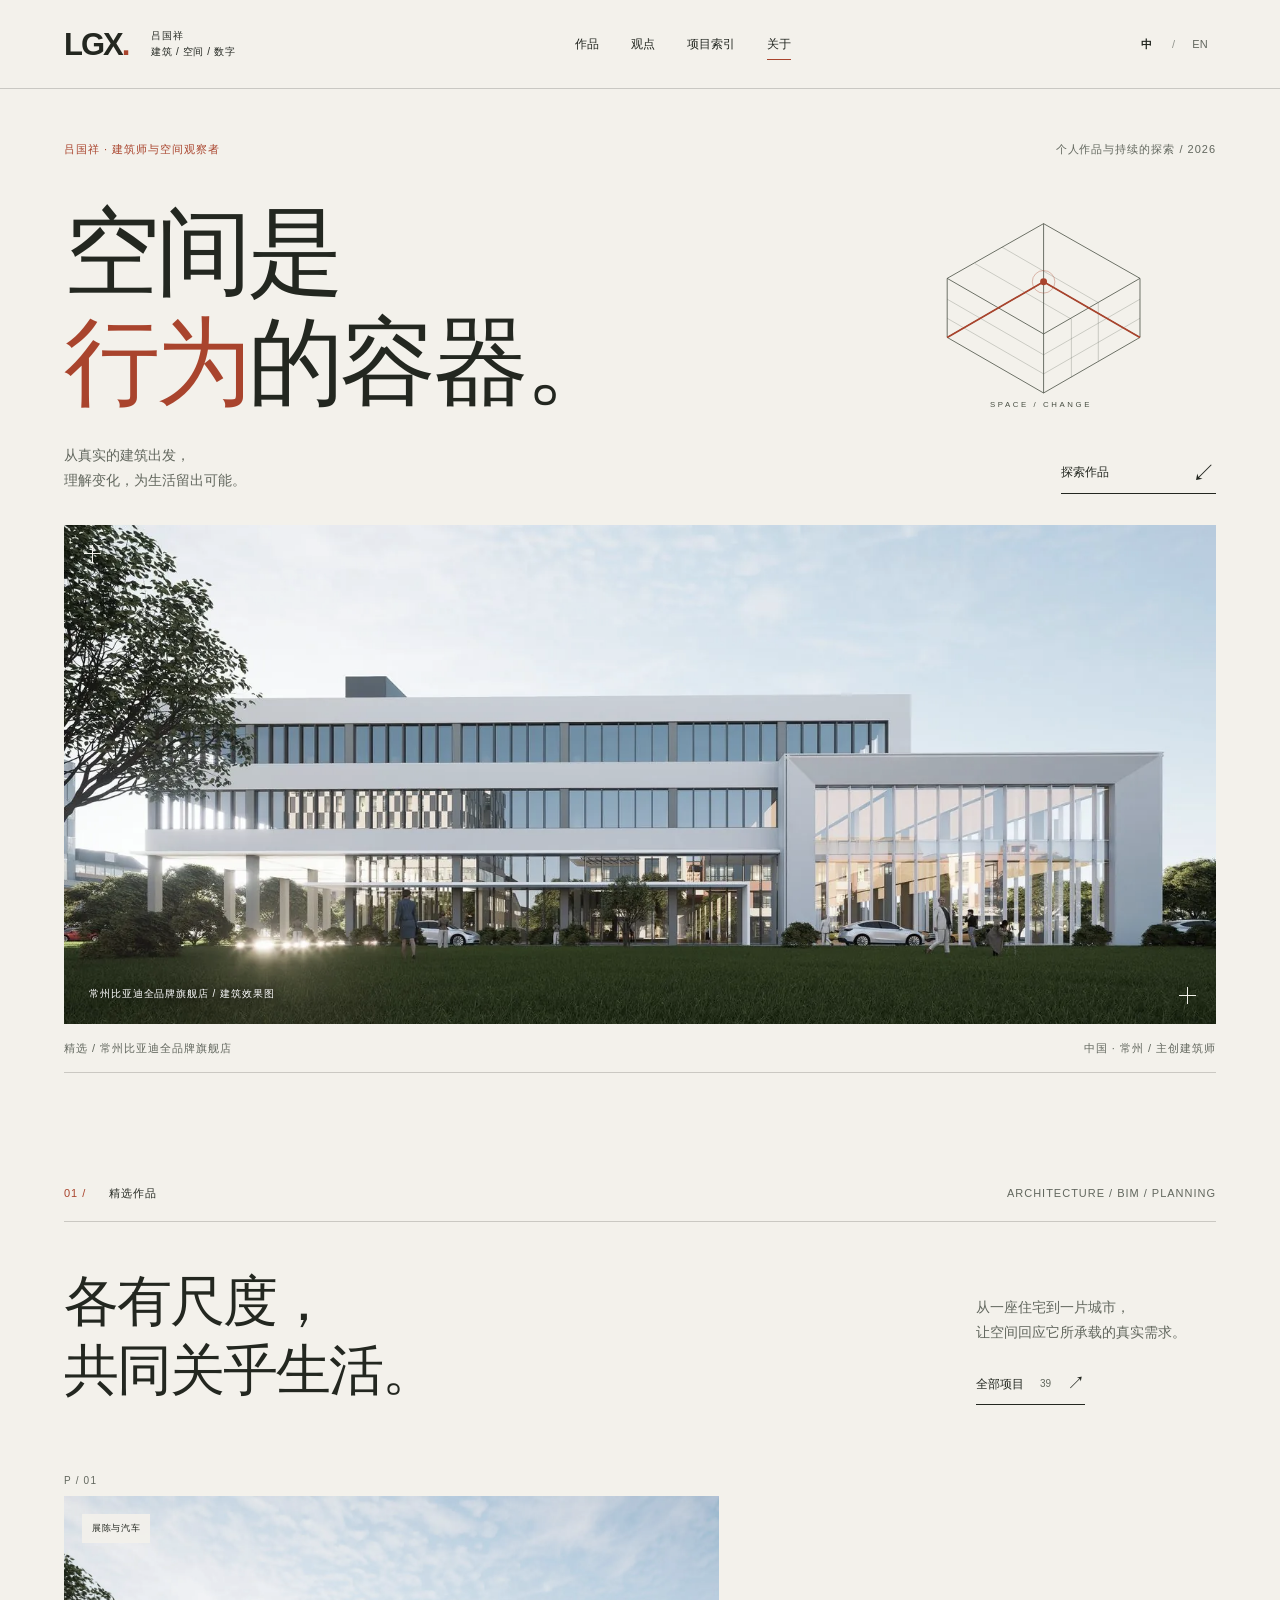
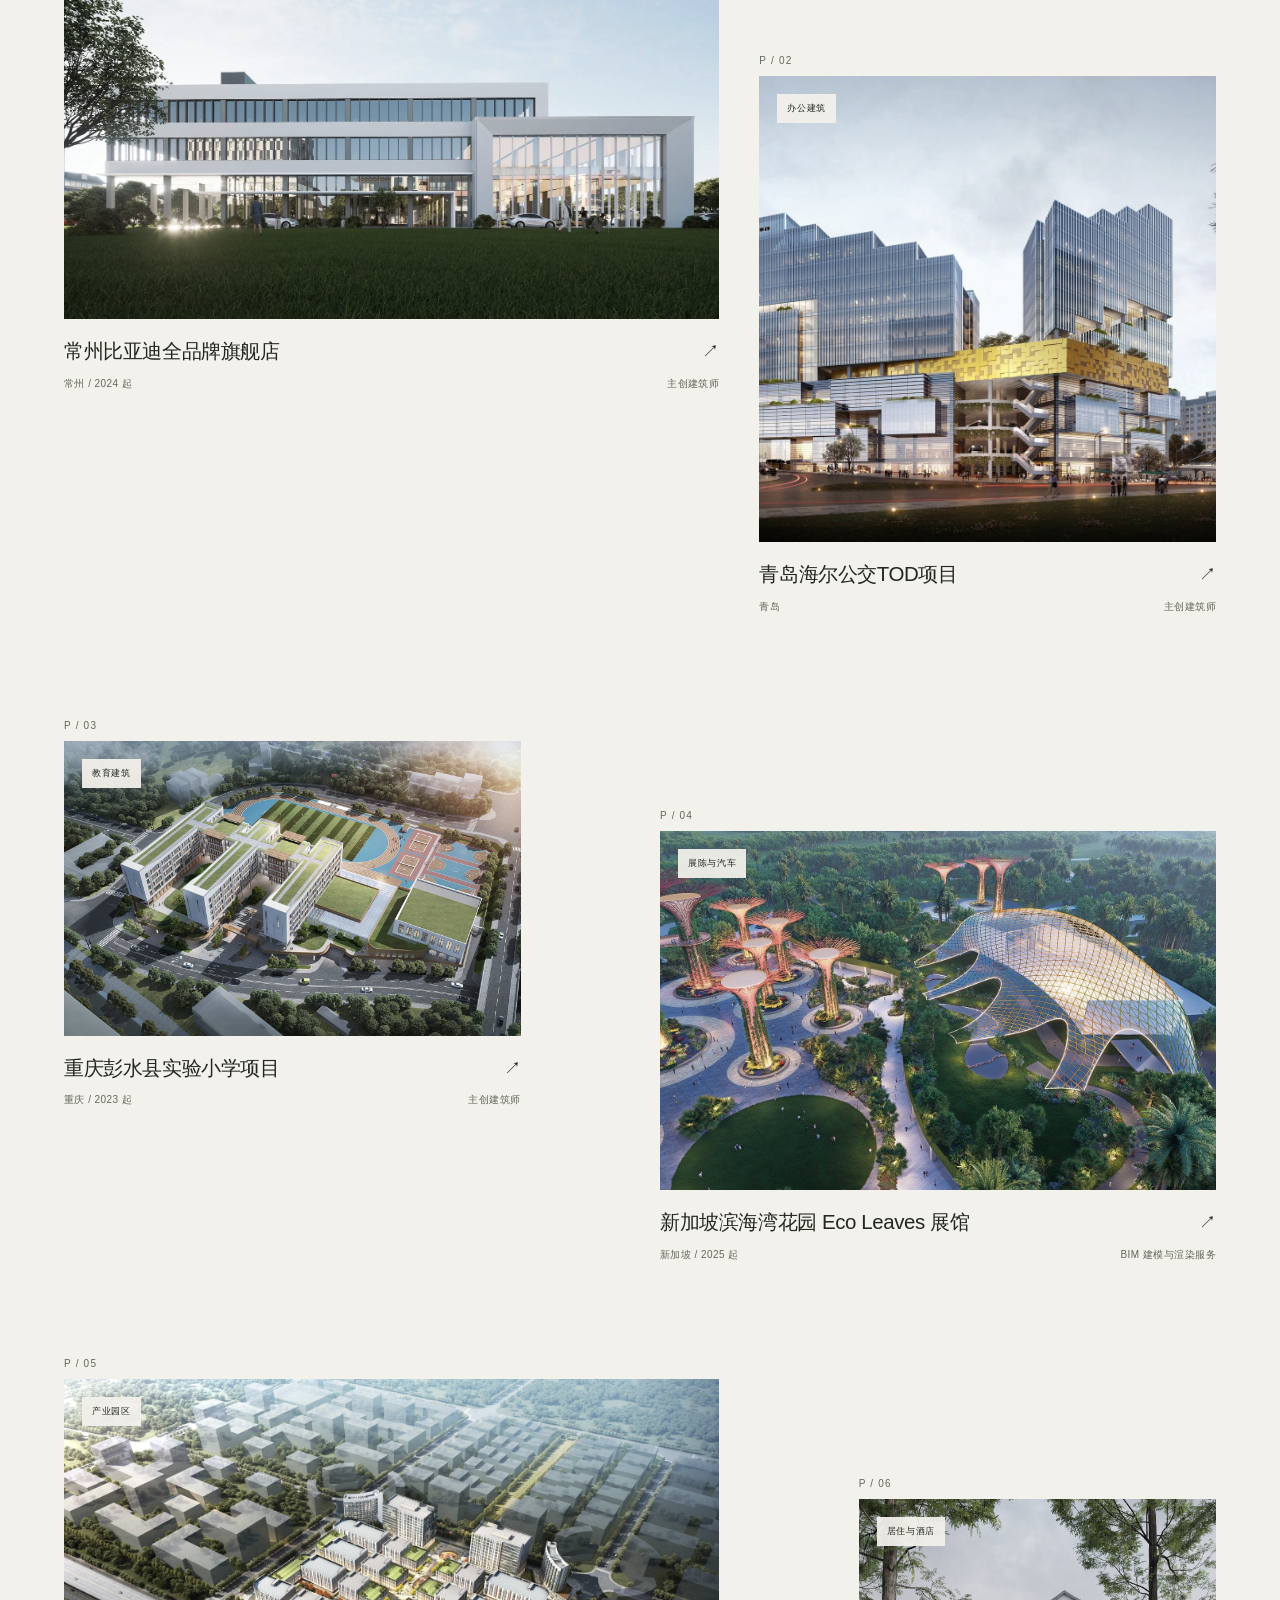
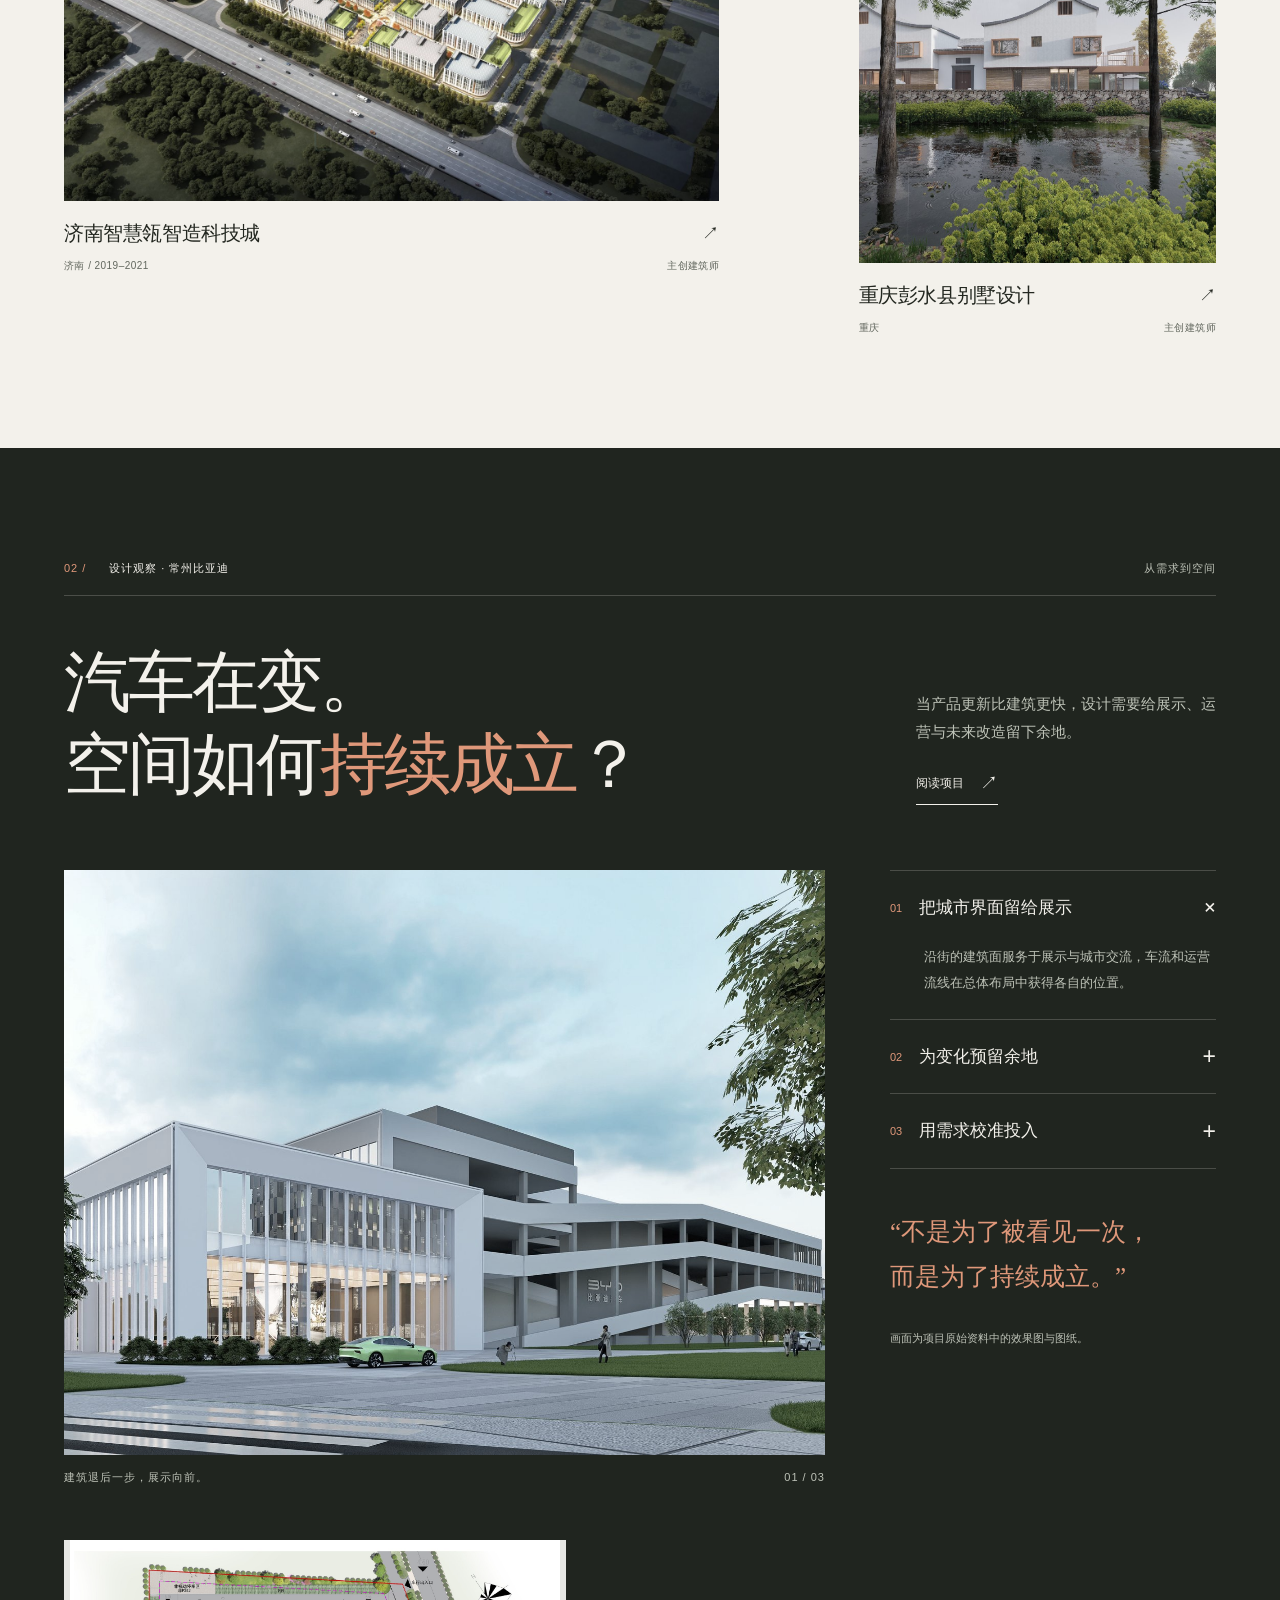
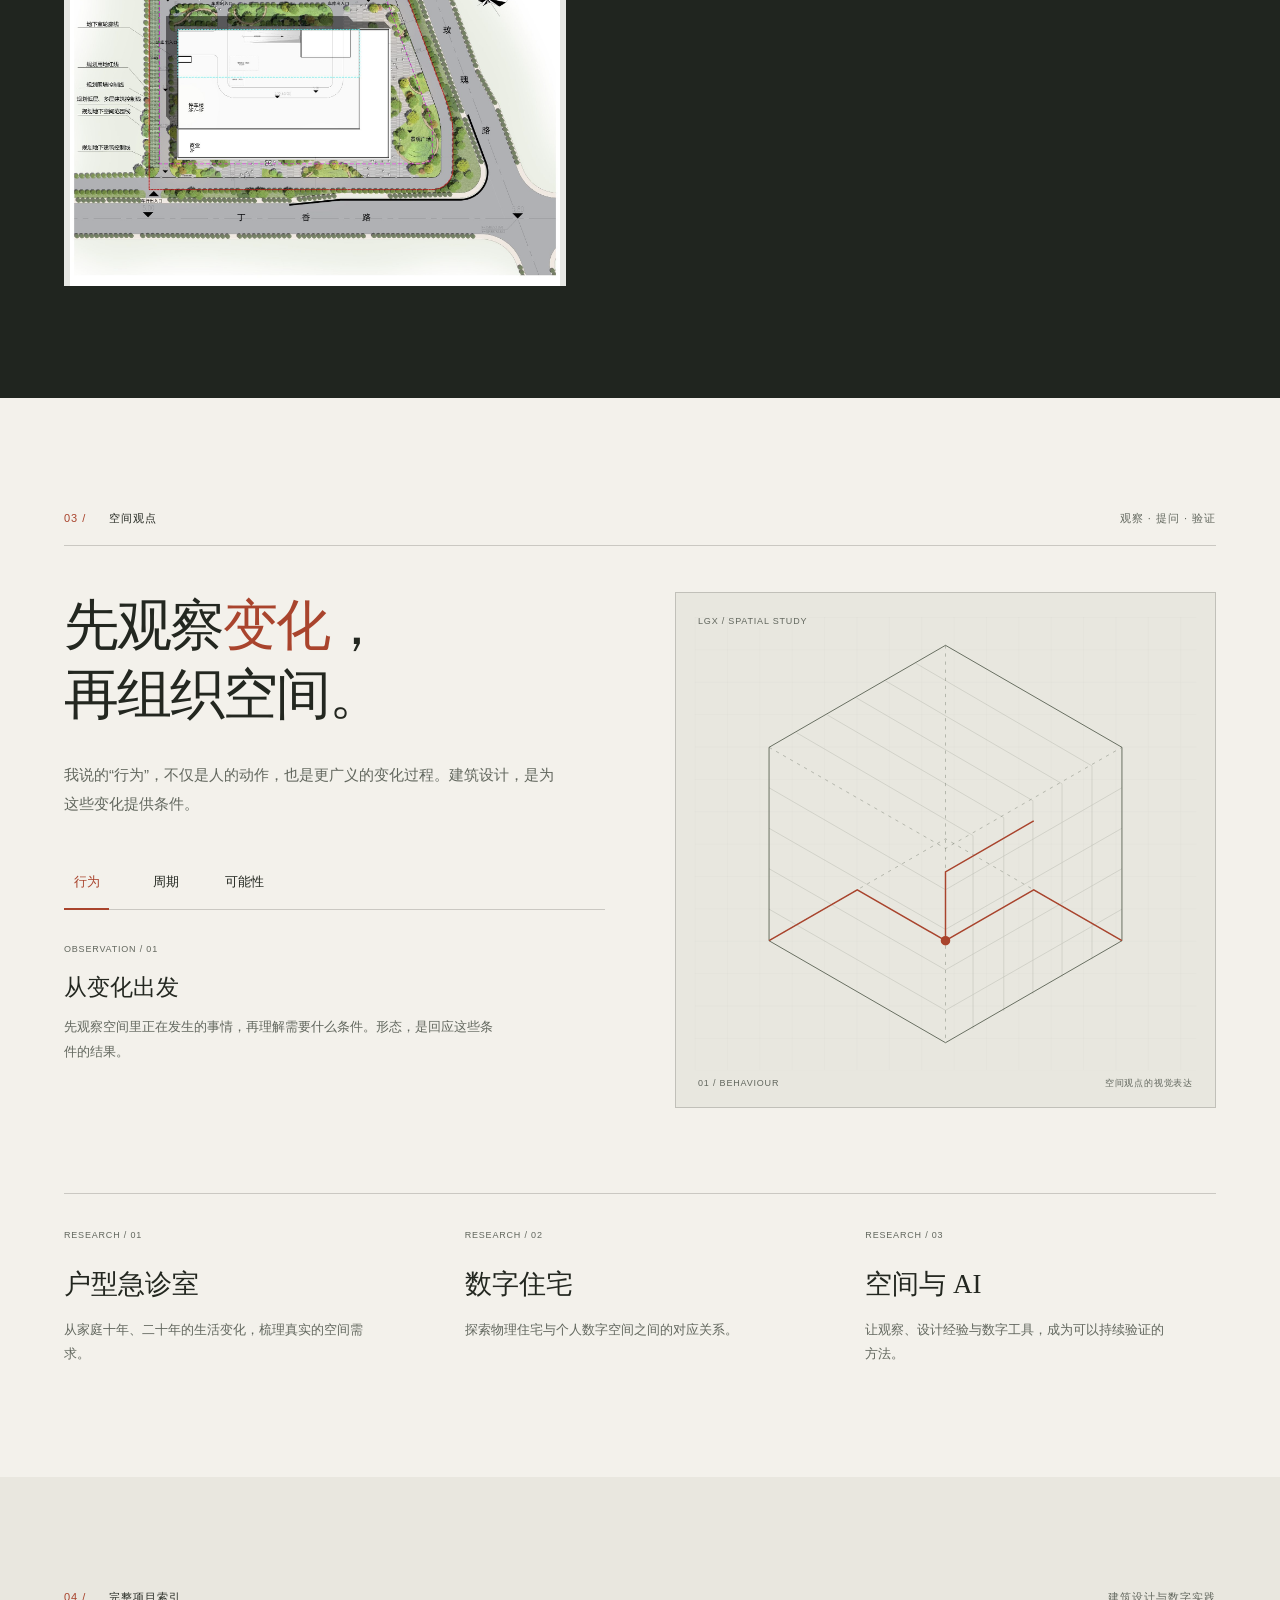
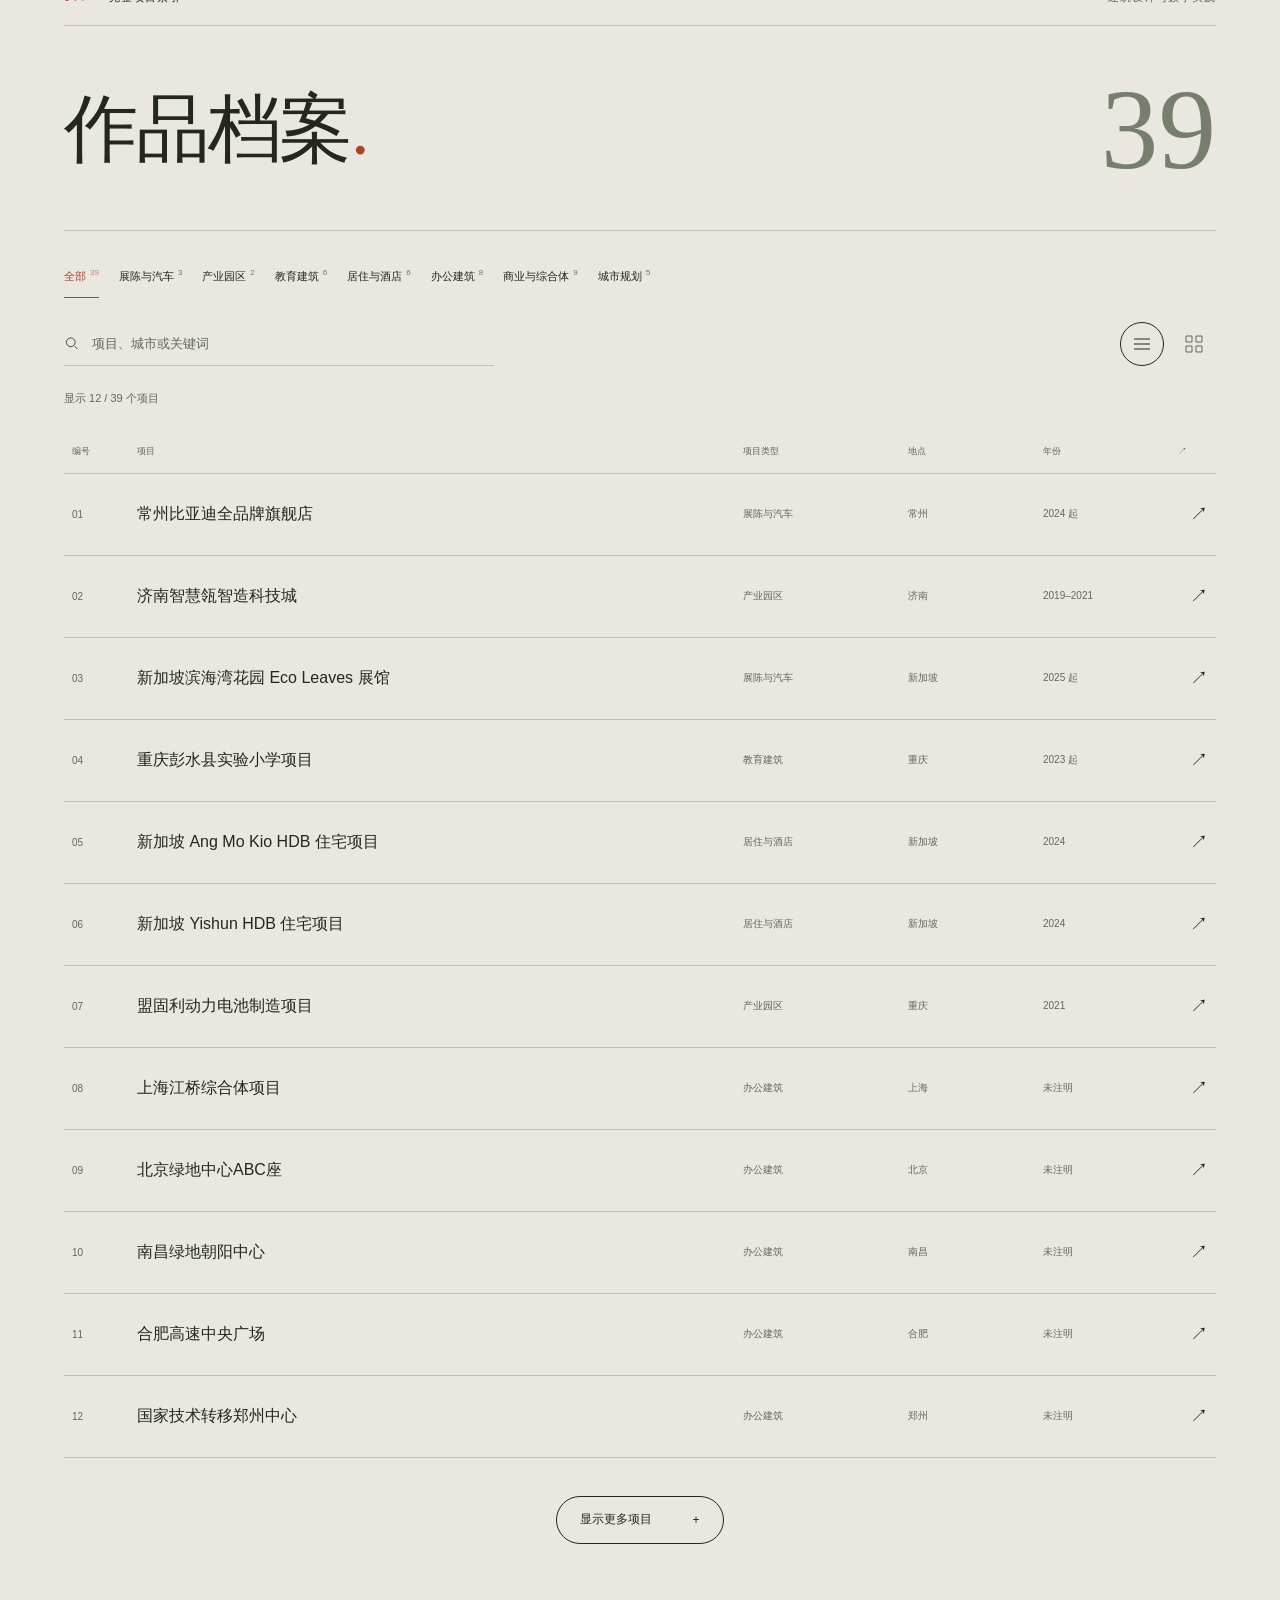
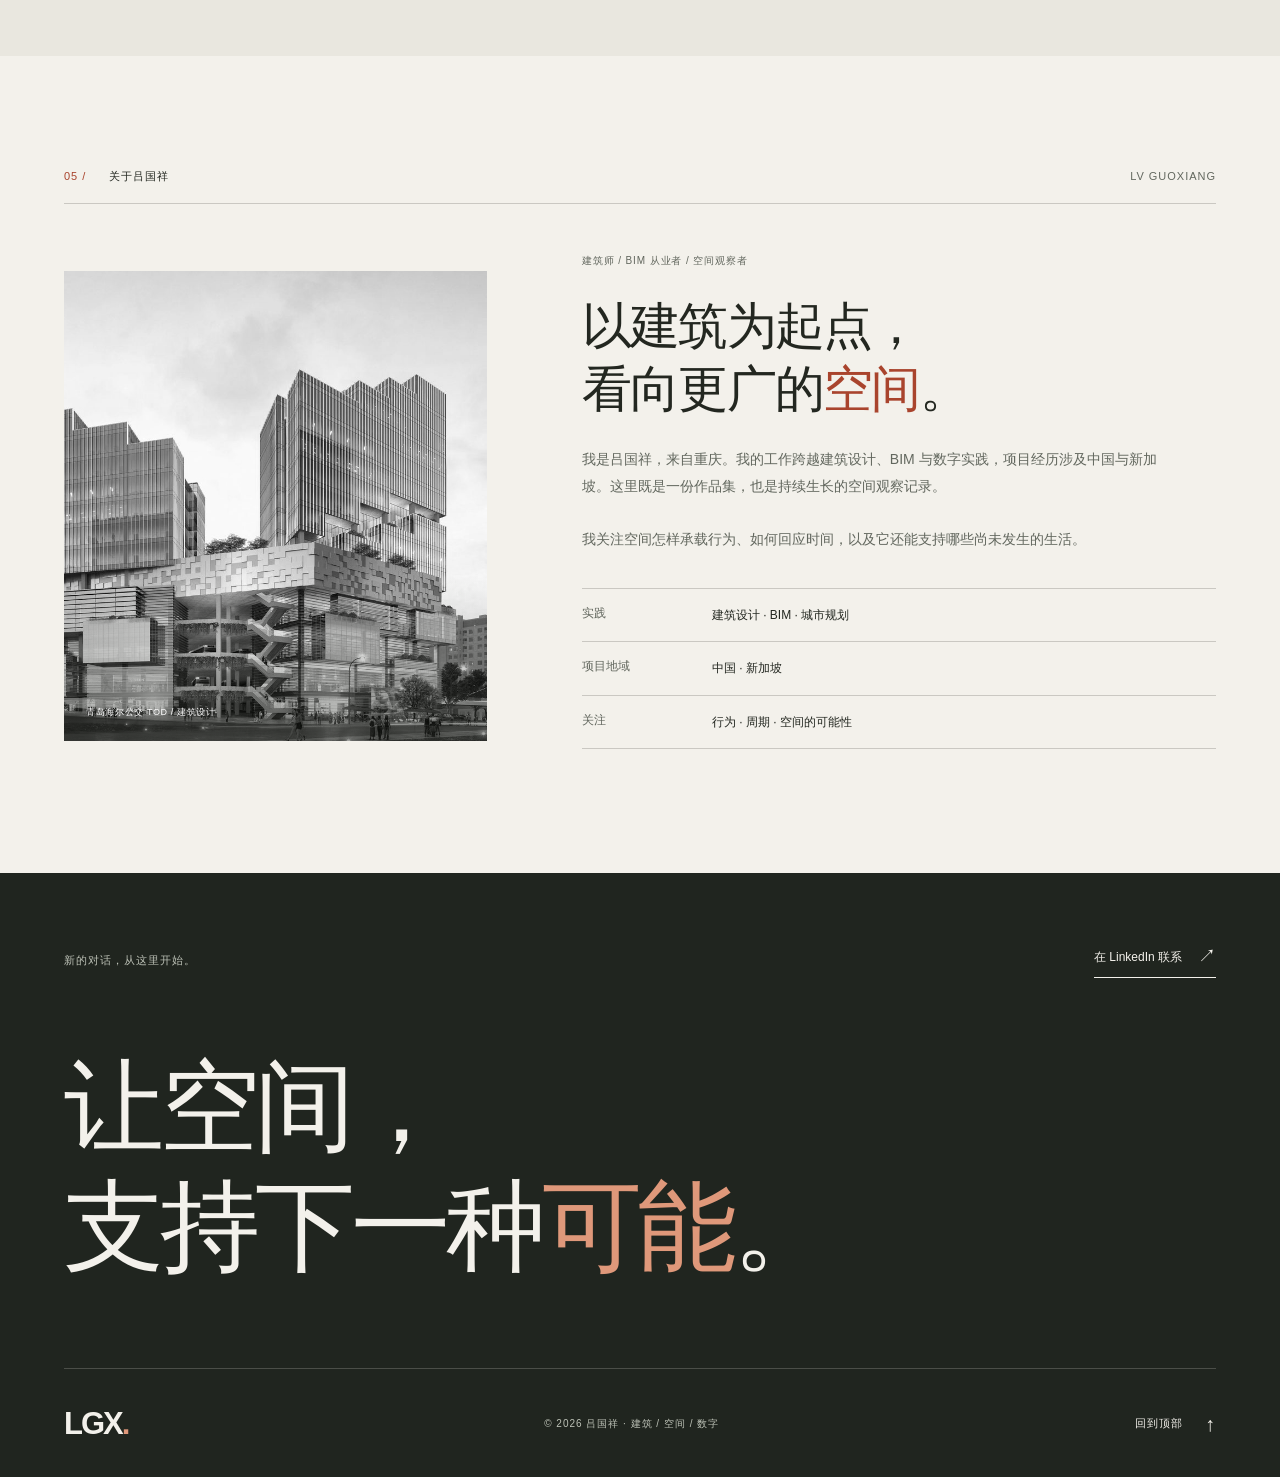
==== next/index.html @ f31d7b83 "Prepare bilingual LGX editorial portfolio preview" ====
<!doctype html>
<html lang="zh-CN">
<head>
<meta charset="utf-8"><meta name="viewport" content="width=device-width,initial-scale=1"><meta name="theme-color" content="#f3f1eb">
<meta name="description" content="吕国祥的建筑作品、空间观点与数字实践。空间是行为的容器。浏览中国与新加坡的建筑设计、BIM 与规划项目。">
<meta property="og:type" content="website"><meta property="og:title" content="吕国祥 LGX — 空间是行为的容器"><meta property="og:description" content="建筑作品、空间观点与数字实践 / Architecture, space and digital practice."><meta property="og:image" content="https://xiang346247518-cn.github.io/lgx-space-site/assets/projects/Exhibition-Building-1.jpg">
<link rel="canonical" href="https://xiang346247518-cn.github.io/lgx-space-site/"><link rel="icon" type="image/svg+xml" href="../assets/identity.svg"><link rel="preload" href="../assets/media/Exhibition-Building-1.webp" as="image" fetchpriority="high"><link rel="stylesheet" href="../assets/site.css?v=20261006">
<title>吕国祥 LGX — 空间是行为的容器</title>
<script type="application/ld+json">{"@context":"https://schema.org","@type":"Person","name":"吕国祥","alternateName":"Lv Guoxiang","jobTitle":"Architect and BIM practitioner","url":"https://xiang346247518-cn.github.io/lgx-space-site/","sameAs":["https://www.linkedin.com/in/lvguoxiang/"]}</script>
</head>
<body>
<a class="skip-link" href="#work" data-i18n="skip">跳转到作品</a>
<header class="site-header">
 <a class="brand" href="#top" aria-label="LGX 首页" data-i18n-aria="home"><span class="brand-mark">LGX<span class="brand-dot">.</span></span><span class="brand-name" data-i18n="identity">吕国祥<br>建筑 / 空间 / 数字</span></a>
 <nav class="desktop-nav" aria-label="主导航" data-i18n-aria="navigation"><a href="#work" data-i18n="navWork">作品</a><a href="#thinking" data-i18n="navThinking">观点</a><a href="#archive" data-i18n="navArchive">项目索引</a><a href="#about" data-i18n="navAbout">关于</a></nav>
 <div class="header-actions"><div class="language-switch" role="group" aria-label="语言 / Language"><button type="button" data-lang="zh" aria-pressed="true" lang="zh-CN">中</button><span aria-hidden="true">/</span><button type="button" data-lang="en" aria-pressed="false" lang="en">EN</button></div><button class="menu-toggle" type="button" aria-controls="menu-dialog" aria-expanded="false" data-i18n-aria="openMenu" aria-label="打开菜单"><span></span><span></span><span class="sr-only" data-i18n="menu">菜单</span></button></div>
</header>
<main id="top">
 <section class="hero wrap" aria-labelledby="hero-title">
  <div class="hero-overline"><span class="eyebrow" data-i18n="heroEyebrow">吕国祥 · 建筑师与空间观察者</span><span class="index-label" data-i18n="heroIndex">个人作品与持续的探索 / 2026</span></div>
  <div class="hero-heading"><h1 id="hero-title" data-i18n="heroTitle">空间是<br><em>行为</em>的容器<span class="punctuation">。</span></h1><div class="hero-symbol" aria-hidden="true"><svg viewBox="0 0 280 230" fill="none"><g stroke="currentColor" stroke-width=".9"><path d="M140 18 251 81 251 149 140 213 29 149 29 81Z"/><path d="m29 81 111 64 111-64M140 145v68M140 18v127M29 149l111-64 111 64"/><path d="m61 64 111 64v67M92 45l111 64v67M29 105l111 64 111-64M29 127l111 64 111-64" opacity=".3"/></g><path class="symbol-path" d="M29 149 140 85 251 149" stroke="var(--accent)" stroke-width="2"/><circle cx="140" cy="85" r="4" fill="var(--accent)"/><circle cx="140" cy="85" r="13" stroke="var(--accent)" opacity=".4"/><text x="137" y="229" font-size="9" letter-spacing="3" text-anchor="middle" fill="currentColor">SPACE / CHANGE</text></svg></div></div>
  <div class="hero-intro"><p data-i18n="heroIntro">从真实的建筑出发，<br>理解变化，为生活留出可能。</p><a class="arrow-link" href="#work"><span data-i18n="explore">探索作品</span><span aria-hidden="true">↙</span></a></div>
  <a class="hero-picture image-link" href="#project/exhibition-building-1" data-project="exhibition-building-1" data-i18n-aria="bydLink" aria-label="浏览常州比亚迪项目"><img src="../assets/media/Exhibition-Building-1.webp" data-fallback="../assets/projects/Exhibition-Building-1.jpg" width="1600" height="1015" fetchpriority="high" decoding="async" alt="常州比亚迪全品牌旗舰店建筑效果图" data-i18n-alt="bydAlt"><span class="image-cross cross-a" aria-hidden="true"></span><span class="image-cross cross-b" aria-hidden="true"></span><span class="image-action" aria-hidden="true">↗</span><span class="hero-image-label" data-i18n="heroImageLabel">常州比亚迪全品牌旗舰店 / 建筑效果图</span></a>
  <div class="hero-caption"><span data-i18n="heroCaption">精选 / 常州比亚迪全品牌旗舰店</span><span data-i18n="heroCaptionRight">中国 · 常州 / 主创建筑师</span></div>
 </section>
 <section class="work-section wrap section-space" id="work" aria-labelledby="work-title">
  <div class="section-kicker"><span>01 /</span><span data-i18n="workKicker">精选作品</span><span class="section-end">ARCHITECTURE / BIM / PLANNING</span></div>
  <div class="section-heading"><h2 id="work-title" data-i18n="workTitle">各有尺度，<br>共同关乎生活。</h2><div class="section-heading-aside"><p data-i18n="workIntro">从一座住宅到一片城市，<br>让空间回应它所承载的真实需求。</p><a class="small-link" href="#archive"><span data-i18n="allProjects">全部项目</span><span id="work-total">39</span><span aria-hidden="true">↗</span></a></div></div><div class="selected-grid" id="selected-grid"></div>
 </section>
 <section class="case-section section-space" id="case" aria-labelledby="case-title"><div class="wrap">
  <div class="section-kicker"><span>02 /</span><span data-i18n="caseKicker">设计观察 · 常州比亚迪</span><span class="section-end" data-i18n="caseIndex">从需求到空间</span></div>
  <div class="case-heading"><h2 id="case-title" data-i18n="caseTitle">汽车在变。<br>空间如何<em>持续成立</em>？</h2><div><p data-i18n="caseIntro">当产品更新比建筑更快，设计需要给展示、运营与未来改造留下余地。</p><a class="small-link" href="#project/exhibition-building-1" data-project="exhibition-building-1"><span data-i18n="readProject">阅读项目</span><span aria-hidden="true">↗</span></a></div></div>
  <div class="case-layout"><div class="case-image-stack"><button class="case-image image-link" type="button" data-image="assets/projects/changzhou-byd-detail-03.jpg" data-image-fallback="assets/projects/changzhou-byd-detail-03.jpg" data-i18n-aria="enlargeByd" aria-label="放大建筑效果图"><img src="../assets/projects/changzhou-byd-detail-03.jpg" data-fallback="../assets/projects/changzhou-byd-detail-03.jpg" width="1600" height="1040" loading="lazy" decoding="async" alt="常州比亚迪建筑效果图" data-i18n-alt="bydDetailAlt"><span class="image-action" aria-hidden="true">+</span></button><div class="image-footnote"><span data-i18n="caseImageCaption">建筑退后一步，展示向前。</span><span>01 / 03</span></div><button class="case-plan image-link" type="button" data-image="assets/projects/changzhou-byd-detail-02.jpg" data-image-fallback="assets/projects/changzhou-byd-detail-02.jpg" data-i18n-aria="enlargePlan" aria-label="放大总平面图"><img src="../assets/projects/changzhou-byd-detail-02.jpg" data-fallback="../assets/projects/changzhou-byd-detail-02.jpg" width="1600" height="1100" loading="lazy" decoding="async" alt="常州比亚迪总平面图" data-i18n-alt="planAlt"><span class="image-action" aria-hidden="true">+</span></button></div>
   <div class="case-principles"><details open><summary><span>01</span><h3 data-i18n="principle1Title">把城市界面留给展示</h3><span class="plus" aria-hidden="true">+</span></summary><p data-i18n="principle1Text">沿街的建筑面服务于展示与城市交流，车流和运营流线在总体布局中获得各自的位置。</p></details><details><summary><span>02</span><h3 data-i18n="principle2Title">为变化预留余地</h3><span class="plus" aria-hidden="true">+</span></summary><p data-i18n="principle2Text">考虑层高、空间拆分与合并的可能，让建筑能够适应未来的品牌展示和功能升级。</p></details><details><summary><span>03</span><h3 data-i18n="principle3Title">用需求校准投入</h3><span class="plus" aria-hidden="true">+</span></summary><p data-i18n="principle3Text">按实际使用需求组织空间、拆解投入，让设计判断与建设实施保持联系。</p></details><blockquote data-i18n="caseQuote">“不是为了被看见一次，<br>而是为了持续成立。”</blockquote><p class="source-note" data-i18n="caseNote">画面为项目原始资料中的效果图与图纸。</p></div>
  </div>
 </div></section>
 <section class="thinking-section wrap section-space" id="thinking" aria-labelledby="thinking-title">
  <div class="section-kicker"><span>03 /</span><span data-i18n="thinkingKicker">空间观点</span><span class="section-end" data-i18n="thinkingIndex">观察 · 提问 · 验证</span></div>
  <div class="thinking-layout"><div class="thinking-copy"><h2 id="thinking-title" data-i18n="thinkingTitle">先观察<em>变化</em>，<br>再组织空间。</h2><p class="thinking-intro" data-i18n="thinkingIntro">我说的“行为”，不仅是人的动作，也是更广义的变化过程。建筑设计，是为这些变化提供条件。</p><div class="concept-tabs" role="tablist" aria-label="空间观察" data-i18n-aria="conceptTabs"><button type="button" id="concept-behaviour" role="tab" aria-selected="true" aria-controls="concept-panel" tabindex="0" data-concept="behaviour" data-i18n="behaviour">行为</button><button type="button" id="concept-cycle" role="tab" aria-selected="false" aria-controls="concept-panel" tabindex="-1" data-concept="cycle" data-i18n="cycle">周期</button><button type="button" id="concept-possibility" role="tab" aria-selected="false" aria-controls="concept-panel" tabindex="-1" data-concept="possibility" data-i18n="possibility">可能性</button></div><div class="concept-panel" id="concept-panel" role="tabpanel" aria-labelledby="concept-behaviour" tabindex="0"><span class="eyebrow" id="concept-number">OBSERVATION / 01</span><h3 id="concept-title">从变化出发</h3><p id="concept-description">先观察空间里正在发生的事情，再理解需要什么条件。形态，是回应这些条件的结果。</p></div></div>
   <div class="space-study" data-mode="behaviour" aria-hidden="true"><div class="study-corner">LGX / SPATIAL STUDY</div><svg class="space-diagram" viewBox="0 0 620 560" fill="none"><defs><pattern id="study-grid" width="40" height="40" patternUnits="userSpaceOnUse"><path d="M40 0H0V40" stroke="currentColor" opacity=".055"/></pattern></defs><rect width="620" height="560" fill="url(#study-grid)"/><g class="study-frame" stroke="currentColor"><path d="m310 70 218 126v239L310 561 92 435V196Z" transform="translate(0,-35)"/><path d="m92 196 218 125 218-125M310 321v240M310 70v251M92 435l218-126 218 126" transform="translate(0,-35)" stroke-width=".9" stroke-dasharray="4 6" opacity=".45"/></g><g class="study-planes" stroke="currentColor" stroke-width=".8" opacity=".22"><path d="m126 178 218 127v239M164 156l218 127v239M200 135l218 127v239M236 114l218 127v239M273 92l218 127v239M92 246l218 126 218-126M92 296l218 125 218-125M92 346l218 125 218-125M92 396l218 125 218-125" transform="translate(0,-35)"/></g><g class="study-orbits" stroke="var(--accent)" stroke-width="1.2"><ellipse cx="310" cy="285" rx="165" ry="93"/><ellipse cx="310" cy="285" rx="165" ry="93" transform="rotate(60 310 285)"/><ellipse cx="310" cy="285" rx="165" ry="93" transform="rotate(120 310 285)"/></g><g class="study-flow" stroke="var(--accent)" stroke-width="1.8"><path d="m92 400 109-63 109 63 109-63 109 63M310 400v-85l109-63"/><circle class="moving-point" cx="310" cy="400" r="5" fill="var(--accent)"/></g><g class="study-possibilities" stroke="var(--accent)"><path d="m310 285-170-90m170 90 162-89m-162 89v-169m0 169v178m0-178 170 93m-170-93-162 93"/><circle cx="140" cy="195" r="6"/><circle cx="472" cy="196" r="6"/><circle cx="310" cy="116" r="6"/><circle cx="310" cy="463" r="6"/><circle cx="480" cy="378" r="6"/><circle cx="148" cy="378" r="6"/><circle cx="310" cy="285" r="11" fill="var(--accent)"/></g></svg><div class="study-bottom"><span id="study-mode-label">01 / BEHAVIOUR</span><span data-i18n="studyLabel">空间观点的视觉表达</span></div></div>
  </div>
  <div class="research-lines" id="lab"><div><span>RESEARCH / 01</span><h3 data-i18n="lab1Title">户型急诊室</h3><p data-i18n="lab1Text">从家庭十年、二十年的生活变化，梳理真实的空间需求。</p></div><div><span>RESEARCH / 02</span><h3 data-i18n="lab2Title">数字住宅</h3><p data-i18n="lab2Text">探索物理住宅与个人数字空间之间的对应关系。</p></div><div><span>RESEARCH / 03</span><h3 data-i18n="lab3Title">空间与 AI</h3><p data-i18n="lab3Text">让观察、设计经验与数字工具，成为可以持续验证的方法。</p></div></div>
 </section>
 <section class="archive-section section-space" id="archive" aria-labelledby="archive-title"><div class="wrap">
  <div class="section-kicker"><span>04 /</span><span data-i18n="archiveKicker">完整项目索引</span><span class="section-end" data-i18n="archiveIndex">建筑设计与数字实践</span></div><div class="archive-heading"><h2 id="archive-title" data-i18n="archiveTitle">作品档案<span class="accent-dot">.</span></h2><span class="archive-total" id="archive-total">39</span></div>
  <div class="archive-toolbar"><div class="filters" id="filters" role="group" aria-label="项目分类" data-i18n-aria="filters"></div><div class="archive-controls"><label class="search-box"><svg width="17" height="17" viewBox="0 0 20 20" fill="none" aria-hidden="true"><circle cx="8.5" cy="8.5" r="5.5" stroke="currentColor"/><path d="m13 13 4 4" stroke="currentColor"/></svg><span class="sr-only" data-i18n="searchLabel">搜索项目</span><input id="project-search" type="search" placeholder="项目、城市或关键词" aria-label="搜索项目" data-i18n-aria="searchLabel" data-i18n-placeholder="searchPlaceholder"></label><div class="view-toggle" role="group" aria-label="浏览方式" data-i18n-aria="viewMode"><button type="button" data-view="list" aria-pressed="true" data-i18n-aria="listView" aria-label="列表视图"><svg width="18" height="18" viewBox="0 0 18 18" fill="none" aria-hidden="true"><path d="M1 4h16M1 9h16M1 14h16" stroke="currentColor"/></svg></button><button type="button" data-view="grid" aria-pressed="false" data-i18n-aria="gridView" aria-label="网格视图"><svg width="18" height="18" viewBox="0 0 18 18" fill="none" aria-hidden="true"><path d="M1 1h6v6H1zm10 0h6v6h-6zM1 11h6v6H1zm10 0h6v6h-6z" stroke="currentColor"/></svg></button></div></div></div>
  <p class="archive-status" id="archive-status" role="status" aria-live="polite">正在读取项目…</p><div class="archive-list-head" aria-hidden="true"><span data-i18n="indexNo">编号</span><span data-i18n="projectName">项目</span><span data-i18n="type">类型</span><span data-i18n="location">地点</span><span data-i18n="year">年份</span><span>↗</span></div><div class="archive-results" id="archive-results" data-view="list"></div><div class="archive-pagination"><button type="button" id="load-more" class="pill-button" hidden><span data-i18n="loadMore">显示更多项目</span><span aria-hidden="true">+</span></button></div><noscript><p>请启用 JavaScript 浏览项目档案。Enable JavaScript to browse the archive.</p></noscript>
 </div></section>
 <section class="about-section wrap section-space" id="about" aria-labelledby="about-title"><div class="section-kicker"><span>05 /</span><span data-i18n="aboutKicker">关于吕国祥</span><span class="section-end">LV GUOXIANG</span></div><div class="about-layout"><div class="about-image"><img src="../assets/projects/Office-8.jpg" data-fallback="../assets/projects/Office-8.jpg" width="1600" height="1064" loading="lazy" decoding="async" alt="青岛海尔公交 TOD 建筑效果图" data-i18n-alt="aboutAlt"><span class="about-image-label" data-i18n="aboutImageLabel">青岛海尔公交 TOD / 建筑设计</span></div><div class="about-copy"><span class="eyebrow" data-i18n="aboutEyebrow">建筑师 / BIM 从业者 / 空间观察者</span><h2 id="about-title" data-i18n="aboutTitle">以建筑为起点，<br>看向更广的<em>空间</em>。</h2><p data-i18n="aboutText">我是吕国祥，来自重庆。我的工作跨越建筑设计、BIM 与数字实践，项目经历涉及中国与新加坡。这里既是一份作品集，也是持续生长的空间观察记录。</p><p data-i18n="aboutText2">我关注空间怎样承载行为、如何回应时间，以及它还能支持哪些尚未发生的生活。</p><dl class="about-facts"><div><dt data-i18n="practice">实践</dt><dd data-i18n="practiceValue">建筑设计 · BIM · 城市规划</dd></div><div><dt data-i18n="reach">项目地域</dt><dd data-i18n="reachValue">中国 · 新加坡</dd></div><div><dt data-i18n="approach">关注</dt><dd data-i18n="approachValue">行为 · 周期 · 空间的可能性</dd></div></dl></div></div></section>
</main>
<footer class="contact-section" id="contact"><div class="wrap"><div class="contact-top"><span class="eyebrow" data-i18n="contactKicker">新的对话，从这里开始。</span><a class="small-link" href="https://www.linkedin.com/in/lvguoxiang/" target="_blank" rel="noopener noreferrer"><span data-i18n="connect">在 LinkedIn 联系</span><span aria-hidden="true">↗</span></a></div><p class="contact-statement" data-i18n="contactTitle">让空间，<br>支持下一种<em>可能</em>。</p><div class="footer-base"><a class="brand-mark" href="#top" aria-label="LGX 首页" data-i18n-aria="home">LGX<span class="brand-dot">.</span></a><span data-i18n="copyright">© 2026 吕国祥 · 建筑 / 空间 / 数字</span><a class="back-top" href="#top"><span data-i18n="backTop">回到顶部</span><span aria-hidden="true">↑</span></a></div></div></footer>
<dialog class="menu-dialog" id="menu-dialog" aria-label="导航菜单" data-i18n-aria="menu"><div class="menu-top"><span class="brand-mark">LGX.</span><button class="icon-button" type="button" data-close-menu data-i18n-aria="closeMenu" aria-label="关闭菜单">×</button></div><nav class="menu-links" aria-label="移动导航" data-i18n-aria="navigation"><a href="#work"><span>01</span><span data-i18n="navWork">作品</span><span>↗</span></a><a href="#thinking"><span>02</span><span data-i18n="navThinking">观点</span><span>↗</span></a><a href="#archive"><span>03</span><span data-i18n="navArchive">项目索引</span><span>↗</span></a><a href="#about"><span>04</span><span data-i18n="navAbout">关于</span><span>↗</span></a></nav><p data-i18n="menuNote">建筑是起点，空间是持续的探索。</p></dialog>
<dialog class="project-dialog" id="project-dialog" aria-labelledby="detail-title"><header class="detail-header"><button class="back-project" type="button" data-close-project><span aria-hidden="true">←</span><span data-i18n="backWorks">返回作品</span></button><span class="detail-brand">LGX / <span data-i18n="projectDetail">项目档案</span></span><div class="language-switch" role="group" aria-label="语言 / Language"><button type="button" data-lang="zh" aria-pressed="true">中</button><span aria-hidden="true">/</span><button type="button" data-lang="en" aria-pressed="false">EN</button></div></header><div class="detail-content wrap"><div class="detail-eyebrow"><span id="detail-category"></span><span id="detail-index"></span></div><h2 id="detail-title"></h2><div class="detail-subtitle" id="detail-subtitle"></div><button class="detail-cover image-link" type="button" id="detail-cover-button" aria-label="放大项目图片"><img id="detail-cover" alt="" decoding="async"><span class="image-action" aria-hidden="true">+</span></button><div class="detail-information"><dl class="detail-meta" id="detail-meta"></dl><div class="detail-description"><span class="eyebrow" data-i18n="projectOverview">项目概述</span><p id="detail-description"></p><p class="source-note" data-i18n="sourceNote">项目进度与日期按原始资料编制时记录。</p><details class="original-text" id="original-text"><summary><span data-i18n="originalText">查看原始资料文字</span><span aria-hidden="true">+</span></summary><p id="detail-original" lang="en"></p></details><a id="detail-source" class="small-link" target="_blank" rel="noopener noreferrer" hidden><span data-i18n="linkedinArticle">阅读 LinkedIn 项目文章</span><span aria-hidden="true">↗</span></a></div></div><div class="detail-gallery" id="detail-gallery"></div><div class="detail-next"><span data-i18n="nextProject">下一个项目</span><button type="button" id="next-project"><span id="next-project-name"></span><span aria-hidden="true">↗</span></button></div></div></dialog>
<dialog class="image-dialog" id="image-dialog" aria-label="项目大图" data-i18n-aria="imageViewer"><div class="image-viewer-bar"><span id="image-viewer-label"></span><button class="icon-button" type="button" id="close-image" data-i18n-aria="closeImage" aria-label="关闭大图">×</button></div><img id="viewer-image" alt=""><div class="image-viewer-controls"><button class="icon-button" type="button" id="previous-image" data-i18n-aria="previousImage" aria-label="上一张图片">←</button><span id="image-viewer-count"></span><button class="icon-button" type="button" id="next-image" data-i18n-aria="nextImage" aria-label="下一张图片">→</button></div></dialog>
<script src="../assets/site.js?v=20261006" defer></script>
</body></html>
---- assets/site.css ----
/* LGX editorial portfolio: native scrolling and dependency-free interactions. */
:root{--paper:#f3f1eb;--paper-deep:#e9e7df;--ink:#232720;--muted:#62675e;--accent:#a9442d;--line:#23272033;--dark:#20251f;--ease:cubic-bezier(.2,.7,.2,1);--gutter:clamp(22px,5vw,100px);--sans:Arial,Helvetica,"Noto Sans CJK SC","PingFang SC","Microsoft YaHei",sans-serif;--serif:Georgia,"Noto Serif CJK SC","Songti SC",SimSun,serif}
*{box-sizing:border-box}html{scroll-behavior:smooth;scroll-padding-top:108px}body{margin:0;background:var(--paper);color:var(--ink);font-family:var(--sans);-webkit-font-smoothing:antialiased}body.modal-open{overflow:hidden}button,input{font:inherit}button,a{-webkit-tap-highlight-color:transparent}button{cursor:pointer;color:inherit;border:0}a{color:inherit;text-decoration:none}img{display:block;max-width:100%;object-fit:cover}svg{display:block}button:disabled{cursor:default;opacity:.35}button,a,input,summary{touch-action:manipulation}:focus-visible{outline:2px solid var(--accent);outline-offset:6px}.sr-only{position:absolute;width:1px;height:1px;padding:0;margin:-1px;overflow:hidden;clip:rect(0,0,0,0);white-space:nowrap;border:0}[hidden]{display:none!important}.skip-link{position:fixed;top:-90px;left:20px;z-index:130;background:var(--ink);color:var(--paper);padding:15px}.skip-link:focus{top:10px}.wrap{width:calc(100% - var(--gutter)*2);max-width:1720px;margin-inline:auto}.section-space{padding-block:112px}.eyebrow,.index-label,.section-kicker,.hero-caption,.image-footnote,.study-corner,.study-bottom,.research-lines>div>span,.detail-eyebrow,.detail-brand,.footer-base{font-size:11px;line-height:1.5;letter-spacing:.09em}.eyebrow{text-transform:uppercase}.index-label{color:var(--muted)}.accent-dot,.brand-dot{color:var(--accent)}.brand-mark{font-size:31px;font-weight:750;letter-spacing:-2px;line-height:1}.brand{display:flex;align-items:center;gap:23px;flex-shrink:0}.brand-name{font-size:10px;line-height:1.65;letter-spacing:.06em}.site-header{height:89px;padding-inline:var(--gutter);display:flex;justify-content:space-between;align-items:center;gap:30px;border-bottom:1px solid var(--line);position:sticky;top:0;z-index:30;background:rgb(243 241 235 / 95%);backdrop-filter:blur(14px)}.desktop-nav{display:flex;gap:32px;align-items:center;font-size:12px}.desktop-nav a{padding:15px 0;position:relative}.desktop-nav a::after{content:"";position:absolute;left:0;right:0;bottom:8px;height:1px;background:var(--accent);transform:scaleX(0);transform-origin:left;transition:transform .3s}.desktop-nav a:hover::after,.desktop-nav a[aria-current]::after{transform:scaleX(1)}.header-actions{display:flex;gap:28px;align-items:center}.language-switch{display:flex;align-items:center;gap:9px;font-size:11px}.language-switch button{background:none;min-width:32px;min-height:44px;padding:7px 4px;color:var(--muted)}.language-switch button[aria-pressed=true]{color:var(--ink);font-weight:700}.language-switch>span{color:#92958d}.menu-toggle{display:none;position:relative;min-width:44px;min-height:44px;background:none}.menu-toggle>span:not(.sr-only){display:block;width:22px;height:1px;background:currentColor;margin:6px auto}
.hero{padding-top:52px}.hero-overline{display:flex;justify-content:space-between;gap:20px}.hero-overline>.eyebrow{color:var(--accent)}.hero-heading{display:flex;justify-content:space-between;gap:30px;align-items:center;margin:40px 0 25px}.hero h1{margin:0;font-size:clamp(58px,7.5vw,135px);font-family:var(--serif);font-weight:400;line-height:1.15;letter-spacing:-.04em}.hero h1 em{font-style:normal;color:var(--accent)}.punctuation{letter-spacing:-.18em}.hero-symbol{width:clamp(170px,19vw,280px);flex-shrink:0;color:#474e42;margin-right:4vw}.symbol-path{stroke-dasharray:300;stroke-dashoffset:300;animation:symbol-trace 2s .3s var(--ease) forwards}@keyframes symbol-trace{to{stroke-dashoffset:0}}.hero-intro{display:flex;justify-content:space-between;align-items:flex-end;margin-bottom:31px;gap:25px}.hero-intro p{font-size:14px;line-height:1.8;margin:0;color:var(--muted)}.arrow-link{display:flex;align-items:center;justify-content:space-between;gap:35px;font-size:12px;padding-bottom:8px;border-bottom:1px solid var(--ink);min-width:155px}.arrow-link>span:last-child{font-size:24px;line-height:1;transition:transform .35s}.arrow-link:hover>span:last-child{transform:translate(-4px,4px)}.hero-picture{height:clamp(340px,39vw,700px);display:block;position:relative;overflow:hidden;background:var(--paper-deep)}.hero-picture img{width:100%;height:100%;object-position:center 66%;transition:transform 1.2s var(--ease);filter:saturate(.82)}.hero-picture:hover img{transform:scale(1.025)}.image-link{position:relative;display:block;overflow:hidden;background:var(--paper-deep);padding:0;width:100%;text-align:left}.image-cross{position:absolute;width:17px;height:17px;color:var(--paper)}.image-cross::after,.image-cross::before{content:"";position:absolute;background:currentColor}.image-cross::before{height:1px;width:17px;top:8px}.image-cross::after{width:1px;height:17px;left:8px}.cross-a{top:20px;left:20px}.cross-b{right:20px;bottom:20px}.image-action{width:55px;height:55px;display:flex;align-items:center;justify-content:center;font-family:var(--sans);font-size:27px;background:var(--paper);color:var(--ink);border-radius:50%;position:absolute;right:25px;top:25px;opacity:0;transform:translateY(9px);transition:opacity .3s,transform .3s}.image-link:hover .image-action,.image-link:focus-visible .image-action{opacity:1;transform:translateY(0)}.hero-image-label{position:absolute;left:25px;bottom:23px;color:white;font-size:10px;letter-spacing:.09em;text-shadow:0 1px 8px #000;max-width:80%}.hero-caption{display:flex;justify-content:space-between;gap:20px;padding-block:16px;border-bottom:1px solid var(--line);color:var(--muted)}
.section-kicker{display:flex;align-items:center;gap:23px;padding-bottom:19px;border-bottom:1px solid var(--line);margin-bottom:46px}.section-kicker>span:first-child{color:var(--accent)}.section-end{margin-left:auto;color:var(--muted)}.section-heading{display:flex;justify-content:space-between;gap:60px;align-items:flex-end;margin-bottom:70px}.section-heading h2,.thinking-copy h2,.about-copy h2{font-family:var(--serif);font-size:clamp(40px,4.3vw,75px);font-weight:400;line-height:1.25;letter-spacing:-.035em;margin:0}.section-heading-aside{min-width:240px;max-width:390px}.section-heading-aside p{margin:0 0 25px;line-height:1.8;font-size:14px;color:var(--muted)}.small-link{display:inline-flex;align-items:center;gap:16px;font-size:12px;line-height:1.5;padding-bottom:7px;border-bottom:1px solid currentColor}.small-link>span:last-child{font-size:18px;transition:transform .25s}.small-link:hover>span:last-child{transform:translate(3px,-3px)}.small-link #work-total{font-size:10px;color:var(--muted)}.selected-grid{display:grid;grid-template-columns:repeat(12,minmax(0,1fr));gap:75px 40px}.selected-project{display:block;grid-column:span 7;align-self:start;min-width:0}.selected-project:nth-child(2){grid-column:span 5;margin-top:180px}.selected-project:nth-child(3){grid-column:span 5;margin-top:30px}.selected-project:nth-child(4){grid-column:7/span 6;margin-top:120px}.selected-project:nth-child(5){grid-column:span 7;margin-top:20px}.selected-project:nth-child(6){grid-column:9/span 4;margin-top:140px}.selected-project .project-picture{aspect-ratio:1.55;background:var(--paper-deep);overflow:hidden;position:relative}.selected-project:nth-child(2) .project-picture,.selected-project:nth-child(6) .project-picture{aspect-ratio:.98}.selected-project img{width:100%;height:100%;object-position:center;filter:saturate(.8);transition:transform .8s var(--ease),filter .8s}.selected-project:hover img{transform:scale(1.035);filter:saturate(1)}.project-head{display:flex;gap:25px;justify-content:space-between;align-items:start;margin-top:17px}.project-head h3{font-size:clamp(18px,1.6vw,26px);line-height:1.5;font-weight:400;margin:0;letter-spacing:-.02em}.project-head>span{font-size:17px;margin-top:4px}.project-meta{display:flex;justify-content:space-between;gap:15px;margin-top:9px;line-height:1.6;font-size:10px;letter-spacing:.045em;color:var(--muted)}.project-type{position:absolute;left:18px;top:18px;color:var(--ink);font-size:9px;background:rgb(243 241 235 / 94%);padding:8px 10px;letter-spacing:.075em}.project-index{display:block;margin-bottom:10px;font-size:10px;letter-spacing:.12em;color:var(--muted)}
.case-section{background:var(--dark);color:var(--paper);--line:#f3f1eb33;--muted:#bdc2b7;--accent:#df987a}.case-heading{display:grid;grid-template-columns:1.45fr .55fr;gap:60px;align-items:end;margin-bottom:65px}.case-heading h2{font-size:clamp(42px,5.2vw,88px);font-family:var(--serif);font-weight:400;line-height:1.22;letter-spacing:-.045em;margin:0}.case-heading h2 em{color:var(--accent);font-style:normal}.case-heading p{font-size:15px;line-height:1.9;color:var(--muted);margin:0 0 23px}.case-layout{display:grid;grid-template-columns:1.4fr .6fr;gap:65px;align-items:start}.case-image{aspect-ratio:1.3}.case-image img{width:100%;height:100%;object-position:center;filter:saturate(.7)}.image-footnote{display:flex;justify-content:space-between;gap:20px;padding:14px 0;color:var(--muted)}.case-plan{width:66%;margin-top:40px;aspect-ratio:1.45;background:#e7e8e4}.case-plan img{height:100%;width:100%;object-fit:contain;filter:saturate(.8)}.case-principles{position:sticky;top:115px}.case-principles details{border-top:1px solid var(--line)}.case-principles details:last-of-type{border-bottom:1px solid var(--line)}summary{cursor:pointer;list-style:none}summary::-webkit-details-marker{display:none}.case-principles summary{display:flex;align-items:center;gap:17px;padding-block:24px}.case-principles summary>span:first-child{font-size:11px;color:var(--accent)}.case-principles h3{font-size:17px;line-height:1.5;font-weight:400;margin:0}.plus{font-size:23px;line-height:1;margin-left:auto;font-weight:300;transition:transform .3s}details[open] .plus{transform:rotate(45deg)}.case-principles details p{font-size:13px;line-height:1.95;color:var(--muted);margin:0 0 24px 34px}.case-principles blockquote{font-family:var(--serif);font-size:25px;line-height:1.8;font-weight:400;margin:40px 0 30px;color:var(--accent)}.source-note{color:var(--muted);font-size:11px;letter-spacing:0;line-height:1.8}
.thinking-layout{display:grid;grid-template-columns:1fr 1fr;gap:70px;align-items:start}.thinking-copy h2 em,.about-copy h2 em{font-style:normal;color:var(--accent)}.thinking-intro{font-size:15px;line-height:1.95;color:var(--muted);max-width:490px;margin:30px 0 36px}.concept-tabs{display:flex;border-bottom:1px solid var(--line);gap:34px}.concept-tabs button{background:none;font-size:13px;padding:17px 0;border-bottom:2px solid transparent;min-width:45px;position:relative;bottom:-1px}.concept-tabs button[aria-selected=true]{border-color:var(--accent);color:var(--accent)}.concept-panel{padding-top:28px;min-height:186px}.concept-panel .eyebrow{font-size:9px;color:var(--muted)}.concept-panel h3{margin:16px 0 12px;font-size:23px;font-weight:400}.concept-panel p{font-size:13px;line-height:1.9;color:var(--muted);max-width:440px;margin:0}.space-study{position:relative;background:#e8e7df;aspect-ratio:1.05;border:1px solid var(--line);color:#4b5345;overflow:hidden}.study-corner{position:absolute;top:22px;left:22px;font-size:9px;z-index:1;color:var(--muted)}.space-diagram{width:100%;height:100%;padding:24px 8px 36px}.study-bottom{position:absolute;left:22px;right:22px;bottom:16px;display:flex;justify-content:space-between;gap:20px;font-size:9px;color:var(--muted)}.study-orbits,.study-possibilities{opacity:0;transform-origin:310px 285px;transition:opacity .6s,transform .8s}.study-flow{opacity:1;transition:opacity .6s}.space-study[data-mode=cycle] .study-orbits{opacity:1;transform:rotate(20deg)}.space-study[data-mode=cycle] .study-flow,.space-study[data-mode=possibility] .study-flow{opacity:0}.space-study[data-mode=possibility] .study-possibilities{opacity:1;transform:scale(1.08)}.moving-point{animation:point-move 5s ease-in-out infinite;animation-play-state:paused}.space-study.in-view .moving-point{animation-play-state:running}@keyframes point-move{0%,100%{transform:translate(0,0)}50%{transform:translate(109px,-63px)}}.research-lines{display:grid;grid-template-columns:repeat(3,minmax(0,1fr));gap:50px;margin-top:85px;border-top:1px solid var(--line);padding-top:30px}.research-lines>div>span{font-size:9px;color:var(--muted)}.research-lines h3{font-family:var(--serif);font-size:27px;line-height:1.3;font-weight:400;margin:25px 0 16px}.research-lines p{font-size:13px;line-height:1.8;color:var(--muted);max-width:310px;margin:0}
.archive-section{background:var(--paper-deep)}.archive-heading{display:flex;justify-content:space-between;align-items:center;margin-bottom:43px}.archive-heading h2{font-family:var(--serif);font-size:clamp(45px,5.8vw,98px);font-weight:400;line-height:1.2;letter-spacing:-.03em;margin:0}.archive-total{font-family:var(--serif);font-size:clamp(60px,9vw,140px);line-height:1;color:#777e6e}.archive-toolbar{border-top:1px solid var(--line);padding-top:23px}.filters{display:flex;flex-wrap:wrap;gap:5px 20px;margin-bottom:24px}.filters button{font-size:11px;background:none;padding:12px 0;min-height:44px;border-bottom:1px solid transparent;line-height:1.5}.filters button span{font-size:8px;vertical-align:super;margin-left:4px;opacity:.6}.filters button[aria-pressed=true]{color:var(--accent);border-color:var(--accent)}.archive-controls{display:flex;justify-content:space-between;gap:20px;align-items:center}.search-box{display:flex;align-items:center;gap:12px;min-width:270px;max-width:430px;width:40%;border-bottom:1px solid var(--line)}.search-box input{padding:14px 0;background:transparent;border:0;width:100%;font-size:13px;color:var(--ink);border-radius:0;outline-offset:2px}.search-box input::placeholder{color:var(--muted)}.view-toggle{display:flex;gap:8px}.view-toggle button{height:44px;width:44px;display:flex;align-items:center;justify-content:center;background:none;border:1px solid transparent;border-radius:50%;color:var(--muted)}.view-toggle button[aria-pressed=true]{border-color:var(--ink);color:var(--ink)}.archive-status{font-size:11px;color:var(--muted);margin:25px 0 22px;min-height:17px}.archive-list-head,.archive-row{display:grid;grid-template-columns:45px minmax(0,1fr) 145px 115px 115px 30px;gap:20px;align-items:center;padding:15px 8px;border-bottom:1px solid var(--line)}.archive-list-head{font-size:9px;color:var(--muted)}.archive-results[data-view=list]{display:block}.archive-row{min-height:82px;position:relative;transition:background .25s}.archive-row:hover,.archive-row:focus-visible{background:#f3f1eb99}.archive-row .row-number{font-size:10px;color:var(--muted)}.archive-row .row-name{font-size:16px;line-height:1.55;font-weight:400}.archive-row .row-category,.archive-row .row-location,.archive-row .row-year{font-size:10px;line-height:1.55;color:var(--muted)}.row-arrow{font-size:18px;text-align:right}.row-thumb{display:none}.archive-results[data-view=grid]{display:grid;grid-template-columns:repeat(3,minmax(0,1fr));gap:40px 24px}.archive-results[data-view=grid] .archive-row{display:block;padding:0;border:0;background:none;min-width:0}.archive-results[data-view=grid] .row-thumb{display:block;width:100%;aspect-ratio:1.5;overflow:hidden;margin-bottom:15px;position:relative}.row-thumb img{width:100%;height:100%;transition:transform .65s var(--ease);filter:saturate(.8)}.archive-row:hover .row-thumb img{transform:scale(1.035)}.archive-results[data-view=grid] .row-number{display:none}.archive-results[data-view=grid] .row-name{display:block;font-size:17px}.archive-results[data-view=grid] .row-category,.archive-results[data-view=grid] .row-location,.archive-results[data-view=grid] .row-year{display:inline-block;margin-top:10px;margin-right:12px}.archive-results[data-view=grid] .row-arrow{display:none}.archive-pagination{display:flex;justify-content:center;margin-top:38px}.pill-button{background:transparent;border:1px solid var(--ink);border-radius:40px;display:flex;align-items:center;gap:40px;padding:14px 23px;min-height:48px;font-size:12px;transition:background .25s,color .25s}.pill-button:hover{background:var(--ink);color:var(--paper)}.empty-state{padding:45px 0;font-size:15px;line-height:1.8;color:var(--muted);grid-column:1/-1}.retry-button{margin-top:20px}.archive-section.is-grid .archive-list-head{display:none}
.about-layout{display:grid;grid-template-columns:.8fr 1.2fr;gap:95px;align-items:center}.about-image{position:relative;aspect-ratio:.9;overflow:hidden}.about-image img{height:100%;width:100%;object-position:67% center;filter:grayscale(1);transform:scale(1.24)}.about-image::after{content:"";position:absolute;inset:0;background:linear-gradient(0deg,#23272066,transparent 35%)}.about-image-label{position:absolute;bottom:22px;left:22px;color:white;font-size:9px;letter-spacing:.07em;z-index:1}.about-copy>.eyebrow{font-size:10px;color:var(--muted)}.about-copy h2{font-size:clamp(35px,3.9vw,65px);margin-top:28px}.about-copy p{font-size:14px;line-height:1.95;color:var(--muted);margin:25px 0;max-width:600px}.about-facts{margin-top:35px;border-top:1px solid var(--line);font-size:12px}.about-facts>div{display:grid;grid-template-columns:110px 1fr;gap:20px;padding:16px 0;border-bottom:1px solid var(--line)}.about-facts dt{color:var(--muted)}.about-facts dd{margin:0;line-height:1.7}.contact-section{background:var(--dark);color:var(--paper);--accent:#df987a;--line:#f3f1eb33;padding-top:70px;padding-bottom:26px}.contact-top{display:flex;justify-content:space-between;gap:25px;align-items:center}.contact-top>.eyebrow{color:#bdc2b7}.contact-statement{font-family:var(--serif);font-size:clamp(52px,7.8vw,135px);font-weight:400;line-height:1.2;letter-spacing:-.045em;margin:70px 0 80px}.contact-statement em{font-style:normal;color:var(--accent)}.footer-base{display:flex;justify-content:space-between;gap:25px;align-items:center;padding-top:28px;border-top:1px solid var(--line)}.footer-base>span{color:#bdc2b7;font-size:10px}.back-top{display:flex;align-items:center;gap:22px;padding:12px 0;font-size:11px}.back-top>span:last-child{font-size:20px}
dialog{border:0;padding:0;color:var(--ink);background:var(--paper)}dialog::backdrop{background:#171d18aa;backdrop-filter:blur(5px)}.icon-button{width:48px;height:48px;background:none;display:flex;align-items:center;justify-content:center;font-size:28px}.menu-dialog{width:100%;max-width:none;height:100dvh;max-height:none;margin:0;padding:24px}.menu-top{display:flex;justify-content:space-between;align-items:center}.menu-links{margin-top:75px}.menu-links a{display:grid;grid-template-columns:36px 1fr 30px;gap:15px;align-items:center;padding:25px 0;border-bottom:1px solid var(--line);font-size:32px;font-family:var(--serif)}.menu-links a>span:first-child{font-family:var(--sans);font-size:11px;color:var(--accent)}.menu-links a>span:last-child{font-family:var(--sans);font-size:25px}.menu-dialog>p{font-size:12px;color:var(--muted);margin-top:50px}.project-dialog{width:100%;max-width:none;height:100dvh;max-height:none;margin:0;overflow-y:auto;overscroll-behavior:contain}.detail-header{position:sticky;top:0;z-index:2;display:flex;align-items:center;justify-content:space-between;gap:20px;height:80px;padding-inline:var(--gutter);background:rgb(243 241 235 / 96%);border-bottom:1px solid var(--line)}.back-project{display:flex;gap:17px;align-items:center;min-height:44px;background:none;font-size:12px;padding:0}.back-project>span:first-child{font-size:22px}.detail-brand{font-size:10px;color:var(--muted)}.detail-content{padding-block:55px 70px}.detail-eyebrow{display:flex;justify-content:space-between;gap:20px;color:var(--accent);margin-bottom:25px}.detail-content h2{font-family:var(--serif);font-size:clamp(37px,5.3vw,82px);font-weight:400;line-height:1.22;letter-spacing:-.035em;max-width:1250px;margin:0}.detail-subtitle{font-size:13px;line-height:1.8;color:var(--muted);margin:22px 0 38px;max-width:950px}.detail-cover{height:min(65vw,72vh);min-height:270px;max-height:900px}.detail-cover img{height:100%;width:100%;object-fit:cover}.detail-information{display:grid;grid-template-columns:.45fr 1fr;gap:9vw;padding-block:55px}.detail-meta{margin:0}.detail-meta>div{padding:18px 0;border-top:1px solid var(--line)}.detail-meta dt{font-size:10px;color:var(--muted);margin-bottom:8px}.detail-meta dd{margin:0;font-size:14px;line-height:1.7}.detail-description>.eyebrow{font-size:10px;color:var(--accent)}.detail-description>p:first-of-type{font-size:17px;line-height:1.95;margin:23px 0;white-space:pre-line}.detail-description>.source-note{margin-bottom:25px}.original-text{border-top:1px solid var(--line);border-bottom:1px solid var(--line);margin-bottom:27px}.original-text summary{display:flex;justify-content:space-between;align-items:center;gap:20px;font-size:11px;min-height:50px}.original-text p{font-size:13px;line-height:1.9;color:var(--muted);white-space:pre-line;margin:0 0 25px}.detail-gallery{display:grid;grid-template-columns:1fr 1fr;gap:35px;align-items:start}.detail-gallery .image-link{aspect-ratio:1.25}.detail-gallery img{width:100%;height:100%;object-fit:contain;background:var(--paper-deep)}.gallery-caption{font-size:11px;color:var(--muted);margin-top:12px}.detail-next{border-top:1px solid var(--line);padding-top:32px;margin-top:65px}.detail-next>span{font-size:10px;color:var(--muted)}.detail-next>button{width:100%;background:none;text-align:left;display:flex;align-items:center;justify-content:space-between;gap:30px;padding:26px 0;font-family:var(--serif);font-size:clamp(24px,3vw,47px);line-height:1.4}.detail-next>button>span:last-child{font-family:var(--sans);font-size:35px}.image-dialog{width:100%;max-width:none;height:100dvh;max-height:none;background:#151914;color:var(--paper);margin:0}.image-viewer-bar{height:70px;padding-inline:25px;display:flex;align-items:center;justify-content:space-between;gap:20px;font-size:12px}.image-dialog>img{width:100%;height:calc(100dvh - 140px);object-fit:contain;padding:0 25px}.image-viewer-controls{height:70px;display:flex;align-items:center;justify-content:center;gap:28px;font-size:11px}
.atlas-image{display:block;width:100%;height:100%;filter:saturate(.8);transition:filter .4s}.archive-row:hover .atlas-image{filter:saturate(1)}
@media(max-width:640px){.archive-results[data-view=grid] .row-thumb{aspect-ratio:1.5!important}}
@media(min-width:901px){.js .reveal{opacity:0;transform:translateY(25px);transition:opacity .8s var(--ease),transform .8s var(--ease)}.js .reveal.visible{opacity:1;transform:none}}
html[lang=en] .hero h1{font-family:var(--sans);font-size:clamp(65px,8vw,145px);font-weight:400;line-height:1.02;letter-spacing:-.06em}html[lang=en] .hero h1 em{font-family:var(--serif);font-style:italic;letter-spacing:-.05em}html[lang=en] .section-heading h2,html[lang=en] .thinking-copy h2,html[lang=en] .about-copy h2,html[lang=en] .case-heading h2{line-height:1.07}html[lang=en] .contact-statement{line-height:1.04}html[lang=en] .section-heading-aside{max-width:300px}html[lang=en] .case-principles h3{font-size:16px}html[lang=en] .filters{gap:5px 17px}
@media(min-width:1800px){.hero-picture{height:650px}}
@media(max-width:1100px){.brand-name{display:none}.selected-grid{gap:55px 30px}.case-heading,.case-layout{gap:38px;grid-template-columns:1.15fr .85fr}.case-principles summary{gap:12px}.case-principles h3{font-size:15px}.case-principles blockquote{font-size:22px}.thinking-layout{gap:40px}.about-layout{gap:50px}.archive-list-head,.archive-row{grid-template-columns:35px minmax(0,1fr) 125px 80px 95px 20px;gap:16px}.hero-symbol{margin-right:0}.research-lines{gap:30px}}
@media(max-width:900px){:root{--gutter:26px}html{scroll-padding-top:90px}.site-header{height:75px}.desktop-nav{gap:20px;font-size:11px}.header-actions{gap:15px}.hero{padding-top:36px}.hero-heading{margin-top:33px}.hero h1{font-size:8.5vw}.hero-symbol{width:19vw}.hero-picture{height:47vw;min-height:310px}.hero-intro p{font-size:13px}.hero-intro{margin-bottom:25px}.section-space{padding-block:80px}.section-heading{gap:35px;margin-bottom:45px}.section-heading-aside{min-width:200px}.section-heading h2,.thinking-copy h2{font-size:5.2vw}.selected-grid{gap:45px 25px}.selected-project:nth-child(2){margin-top:130px}.selected-project:nth-child(4){margin-top:90px}.selected-project:nth-child(6){margin-top:100px}.case-heading{grid-template-columns:1.2fr .8fr;gap:30px}.case-heading h2{font-size:5.8vw}.case-layout{grid-template-columns:1fr;gap:35px}.case-image-stack{display:grid;grid-template-columns:1fr .45fr;gap:15px 30px;align-items:start}.case-plan{width:100%;margin-top:0;grid-column:2;grid-row:1;aspect-ratio:.85}.image-footnote{grid-column:1;grid-row:2;padding-top:0}.case-principles{position:static;max-width:680px}.case-principles blockquote{margin-top:30px}.case-principles details p{font-size:14px}.thinking-layout{gap:30px}.thinking-intro{font-size:14px}.concept-tabs{gap:25px}.study-corner,.study-bottom{font-size:8px}.study-bottom>span:last-child{display:none}.space-diagram{padding:30px 0}.archive-results[data-view=grid]{grid-template-columns:repeat(2,minmax(0,1fr))}.archive-list-head,.archive-row{grid-template-columns:30px minmax(0,1fr) 115px 85px 22px;gap:16px}.archive-list-head>span:nth-child(5),.row-year{display:none}.archive-results[data-view=grid] .row-year{display:inline-block}.about-layout{gap:40px;grid-template-columns:.7fr 1fr}.about-copy h2{font-size:4.2vw}.about-copy p{font-size:13px}.research-lines{margin-top:55px}.research-lines h3{font-size:24px}.contact-statement{font-size:9vw}.detail-information{gap:45px;grid-template-columns:.45fr 1fr}.detail-description>p:first-of-type{font-size:15px}}
@media(max-width:640px){:root{--gutter:21px}html{scroll-padding-top:83px}.site-header{height:72px;gap:20px}.brand-mark{font-size:29px}.brand-name{display:block;font-size:8px}.brand{gap:15px}.desktop-nav{display:none}.menu-toggle{display:block}.header-actions{gap:6px}.hero{padding-top:27px}.hero-overline .eyebrow{font-size:10px;letter-spacing:.04em}.hero-overline .index-label{display:none}.hero-heading{position:relative;margin:30px 0 25px;padding-right:0;min-height:170px;align-items:start}.hero h1{font-size:clamp(38px,8.8vw,58px);line-height:1.35;letter-spacing:-.04em;position:relative;z-index:1}.hero-symbol{position:absolute;width:84px;right:0;bottom:-5px;opacity:.55}.hero-intro{align-items:center;margin-bottom:22px}.hero-intro p{font-size:11px;line-height:1.8;max-width:66%}.arrow-link{font-size:10px;min-width:0;gap:20px}.arrow-link>span:last-child{font-size:21px}.hero-picture{height:350px;min-height:0}.hero-picture img{object-position:59% center}.hero-image-label{font-size:8px;left:17px;bottom:16px}.hero-caption{font-size:9px;letter-spacing:0;line-height:1.7;gap:15px}.hero-caption>span:last-child{max-width:36%;text-align:right}.image-action{width:43px;height:43px;top:16px;right:16px;font-size:23px;opacity:1;transform:none}.cross-a{top:16px;left:16px}.cross-b{right:16px;bottom:16px}.section-space{padding-block:65px}.section-kicker{margin-bottom:32px;padding-bottom:15px;font-size:10px;gap:14px}.section-end{display:none}.section-heading{display:block;margin-bottom:33px}.section-heading h2,.thinking-copy h2{font-size:37px;line-height:1.35}.section-heading-aside{margin-top:25px;max-width:none}.section-heading-aside p{font-size:12px;line-height:1.8;margin-bottom:20px}.section-heading-aside p br{display:none}.small-link{font-size:11px}.selected-grid{display:block}.selected-project,.selected-project:nth-child(n){display:block;margin-top:0;margin-bottom:34px}.selected-project:last-child{margin-bottom:0}.selected-project .project-picture,.selected-project:nth-child(n) .project-picture{aspect-ratio:1.33}.selected-project:nth-child(2) .project-picture{aspect-ratio:1.1}.project-head{margin-top:14px}.project-head h3{font-size:19px}.project-meta{font-size:9px;gap:13px}.project-type{left:14px;top:14px;font-size:8px}.project-index{font-size:9px;margin-bottom:8px}.case-heading{display:block;margin-bottom:32px}.case-heading h2{font-size:39px;line-height:1.3}.case-heading>div{margin-top:25px}.case-heading p{font-size:13px;line-height:1.85}.case-image-stack{display:block}.case-image{aspect-ratio:1.15}.image-footnote{font-size:9px;padding-top:13px}.case-plan{width:70%;aspect-ratio:1.25;margin-top:22px}.case-principles summary{padding:20px 0}.case-principles h3{font-size:16px}.case-principles details p{font-size:13px;line-height:1.9}.case-principles blockquote{font-size:23px}.thinking-layout{display:flex;flex-direction:column;gap:35px}.thinking-copy{width:100%}.thinking-intro{font-size:13px;margin-top:24px;margin-bottom:22px}.concept-tabs{gap:28px}.concept-panel{min-height:174px}.concept-panel h3{font-size:21px}.concept-panel p{font-size:12px}.space-study{width:100%;aspect-ratio:1.04}.study-corner,.study-bottom{font-size:9px}.research-lines{display:block;margin-top:35px;padding-top:0}.research-lines>div{padding:24px 0;border-bottom:1px solid var(--line)}.research-lines h3{font-size:24px;margin:15px 0 13px}.research-lines p{font-size:12px;max-width:100%}.archive-heading h2{font-size:41px}.archive-total{font-size:72px}.archive-heading{margin-bottom:30px}.archive-toolbar{padding-top:15px}.filters{gap:2px 18px;margin-bottom:14px}.filters button{font-size:10px;padding:10px 0}.archive-controls{gap:10px}.search-box{width:calc(100% - 100px);min-width:0}.search-box input{font-size:12px}.view-toggle{gap:2px}.view-toggle button{width:40px;height:40px}.archive-status{font-size:10px;margin:19px 0}.archive-list-head{display:none}.archive-row{grid-template-columns:23px minmax(0,1fr) 18px;gap:12px;min-height:99px;padding:15px 0}.archive-row .row-name{font-size:15px}.archive-row .row-category,.archive-row .row-location,.archive-row .row-year{display:none}.archive-row .row-name::after{content:attr(data-caption);display:block;font-size:9px;line-height:1.5;color:var(--muted);margin-top:9px;font-weight:400}.archive-results[data-view=grid]{gap:25px 17px}.archive-results[data-view=grid] .row-name{font-size:14px}.archive-results[data-view=grid] .row-name::after{display:none}.archive-results[data-view=grid] .row-category{font-size:8px;margin-right:7px;display:block;margin-top:7px}.archive-results[data-view=grid] .row-year,.archive-results[data-view=grid] .row-location{font-size:8px;margin-top:5px}.archive-results[data-view=grid] .row-thumb{aspect-ratio:1.12;margin-bottom:10px}.pill-button{font-size:11px;padding:12px 20px}.about-layout{display:flex;flex-direction:column-reverse;gap:35px}.about-copy h2{font-size:34px;line-height:1.35;margin-top:25px}.about-copy p{font-size:13px}.about-facts{font-size:11px}.about-facts>div{grid-template-columns:78px 1fr;gap:15px}.about-image{width:100%;aspect-ratio:1.2}.contact-section{padding-top:40px}.contact-top{display:block}.contact-top .eyebrow{font-size:10px}.contact-top .small-link{margin-top:25px}.contact-statement{font-size:42px;line-height:1.35;margin:43px 0 50px}.footer-base{flex-wrap:wrap;gap:20px;padding-top:22px}.footer-base>.brand-mark{font-size:30px}.footer-base>span{font-size:8px;order:3;flex-basis:100%}.back-top{font-size:10px}.detail-header{height:70px;gap:10px}.back-project{font-size:10px;gap:10px}.detail-brand{display:none}.detail-content{padding-top:35px}.detail-eyebrow{font-size:10px;margin-bottom:22px}.detail-content h2{font-size:34px}.detail-subtitle{font-size:11px;margin:18px 0 28px}.detail-cover{height:42vh;min-height:250px}.detail-information{display:flex;flex-direction:column;gap:25px;padding-block:33px}.detail-meta{display:grid;grid-template-columns:1fr 1fr;gap:0 20px}.detail-meta>div{padding:16px 0}.detail-meta dt{font-size:9px}.detail-meta dd{font-size:12px}.detail-description>p:first-of-type{font-size:14px;line-height:1.95}.detail-gallery{grid-template-columns:1fr;gap:25px}.detail-gallery .image-link{aspect-ratio:1.3}.detail-next{margin-top:40px}.detail-next>button{font-size:26px}.image-viewer-bar{font-size:10px;padding-inline:15px}.image-dialog>img{padding-inline:10px}.image-viewer-controls{gap:22px}.source-note{font-size:10px}html[lang=en] .hero h1{font-size:clamp(43px,10.4vw,66px);line-height:1.08}html[lang=en] .hero-heading{min-height:210px}html[lang=en] .hero-symbol{width:72px;bottom:1px}html[lang=en] .section-heading h2,html[lang=en] .thinking-copy h2{font-size:41px}html[lang=en] .about-copy h2{font-size:36px}html[lang=en] .case-heading h2{font-size:42px;line-height:1.08}html[lang=en] .contact-statement{font-size:43px;line-height:1.09}html[lang=en] .filters{gap:2px 14px}html[lang=en] .filters button{font-size:9px}}
@media(prefers-reduced-motion:reduce){html{scroll-behavior:auto}*,*::before,*::after{animation:none!important;transition:none!important}.js .reveal{opacity:1;transform:none}.symbol-path{stroke-dashoffset:0}}
@media print{.site-header,.hero-symbol,.concept-tabs,.menu-dialog,.contact-section,.image-dialog{display:none}.section-space{padding-block:30px}.js .reveal{opacity:1;transform:none}.hero-picture{height:250px}.selected-grid{gap:20px}.case-section{background:white;color:black}.project-dialog[open]{position:static;height:auto;overflow:visible}.detail-header{position:static}body.modal-open main,body.modal-open footer{display:none}}
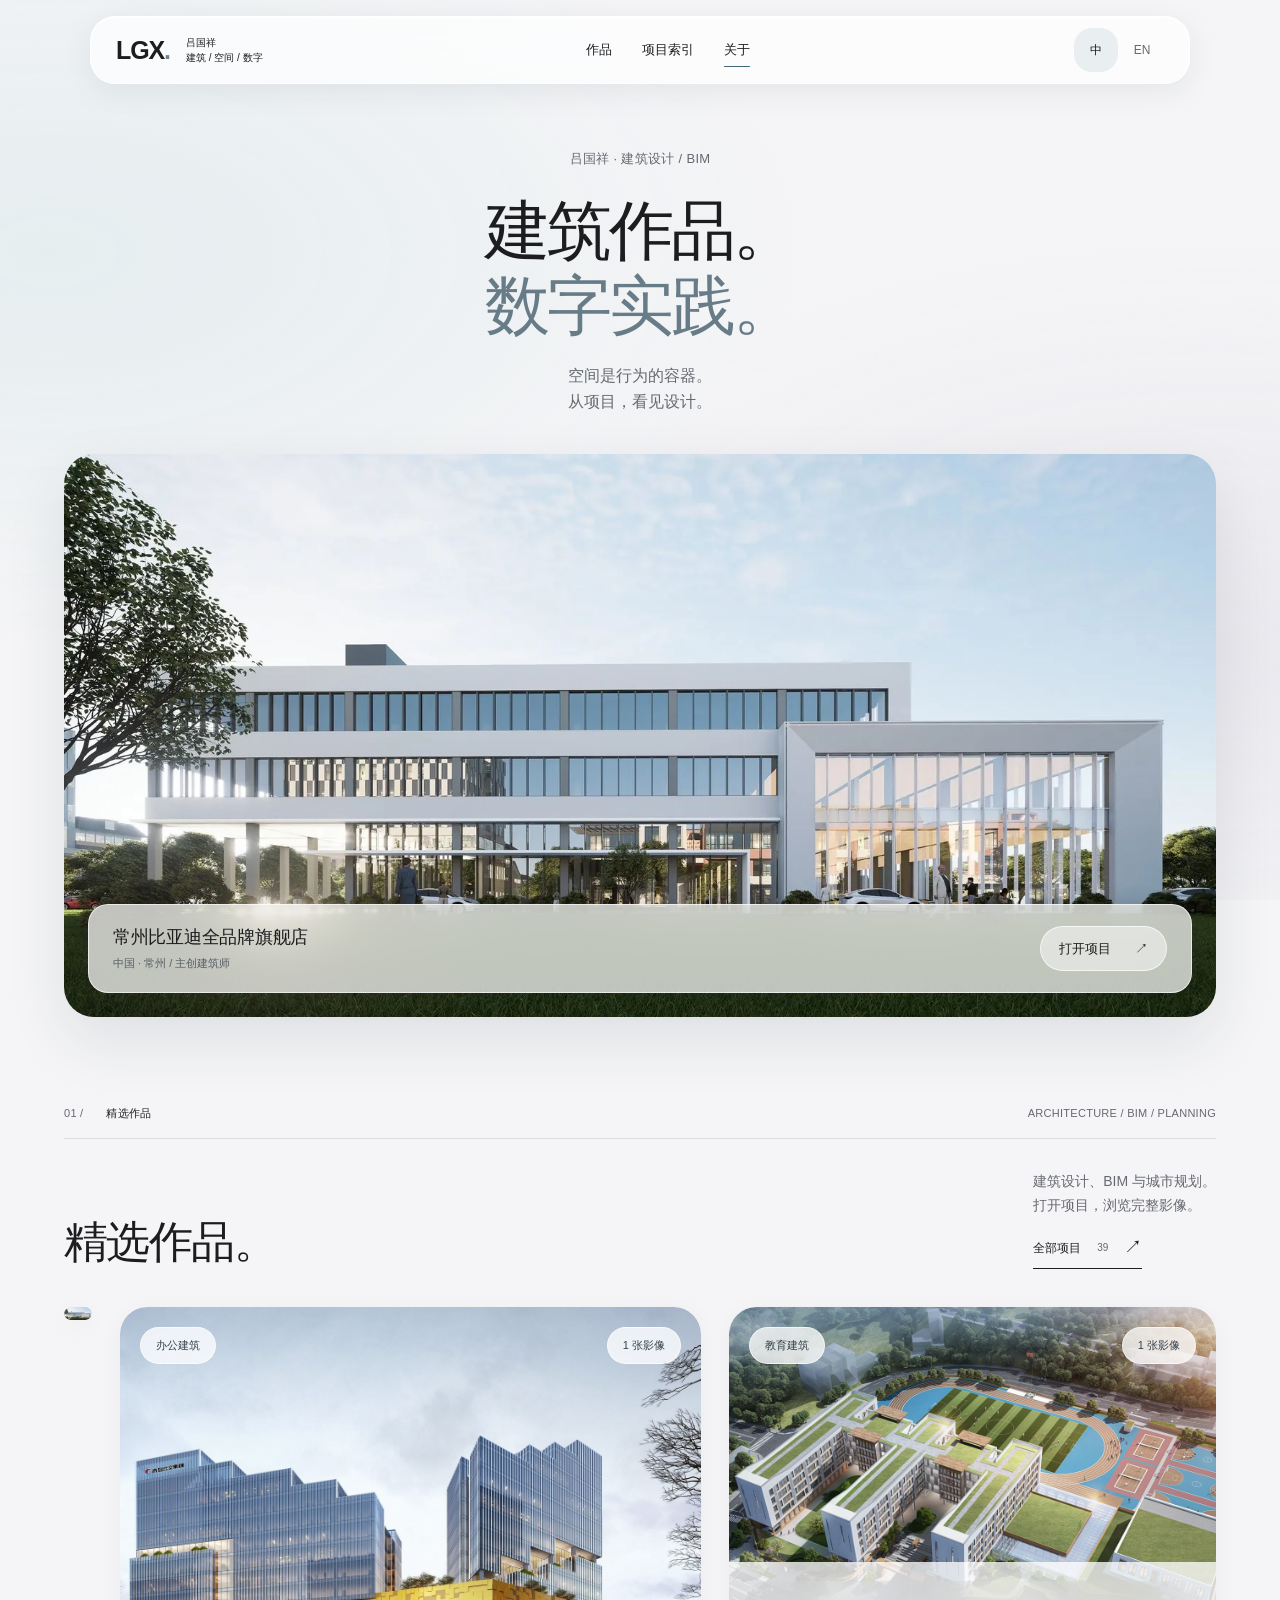
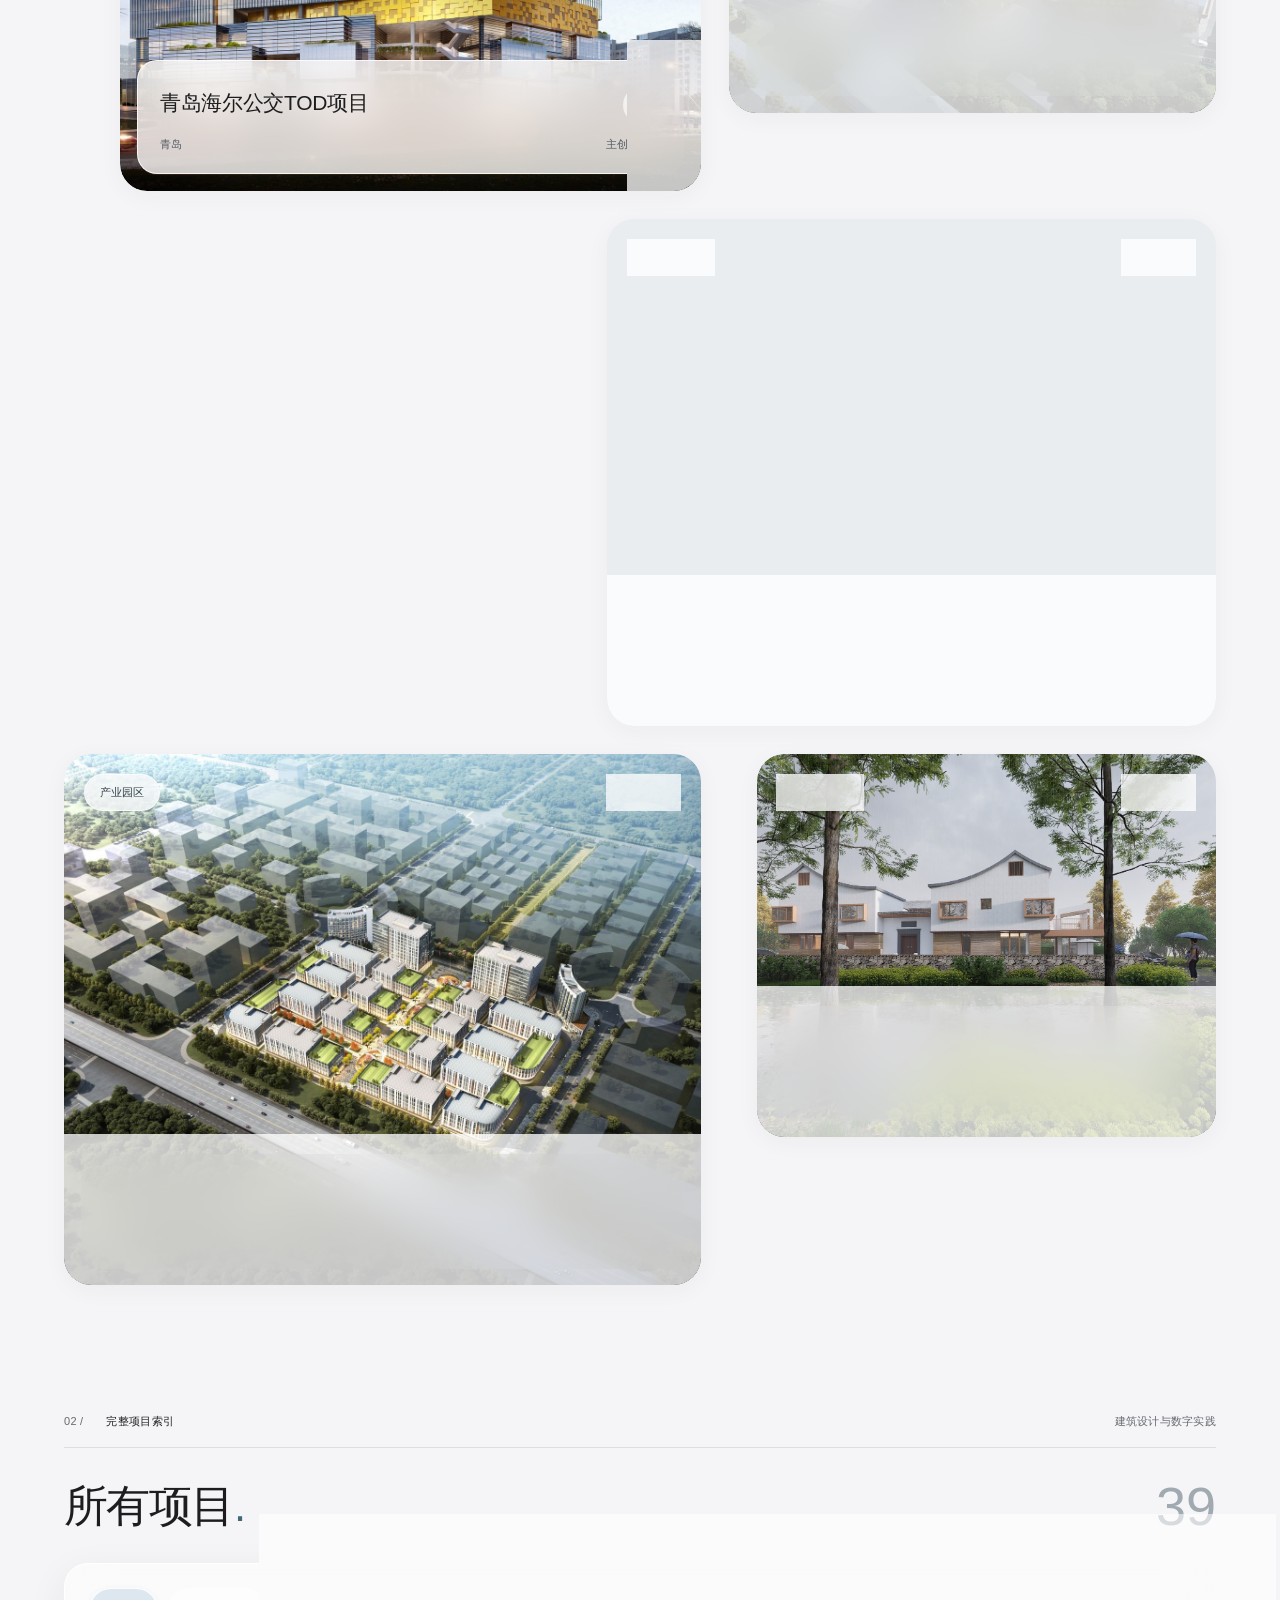
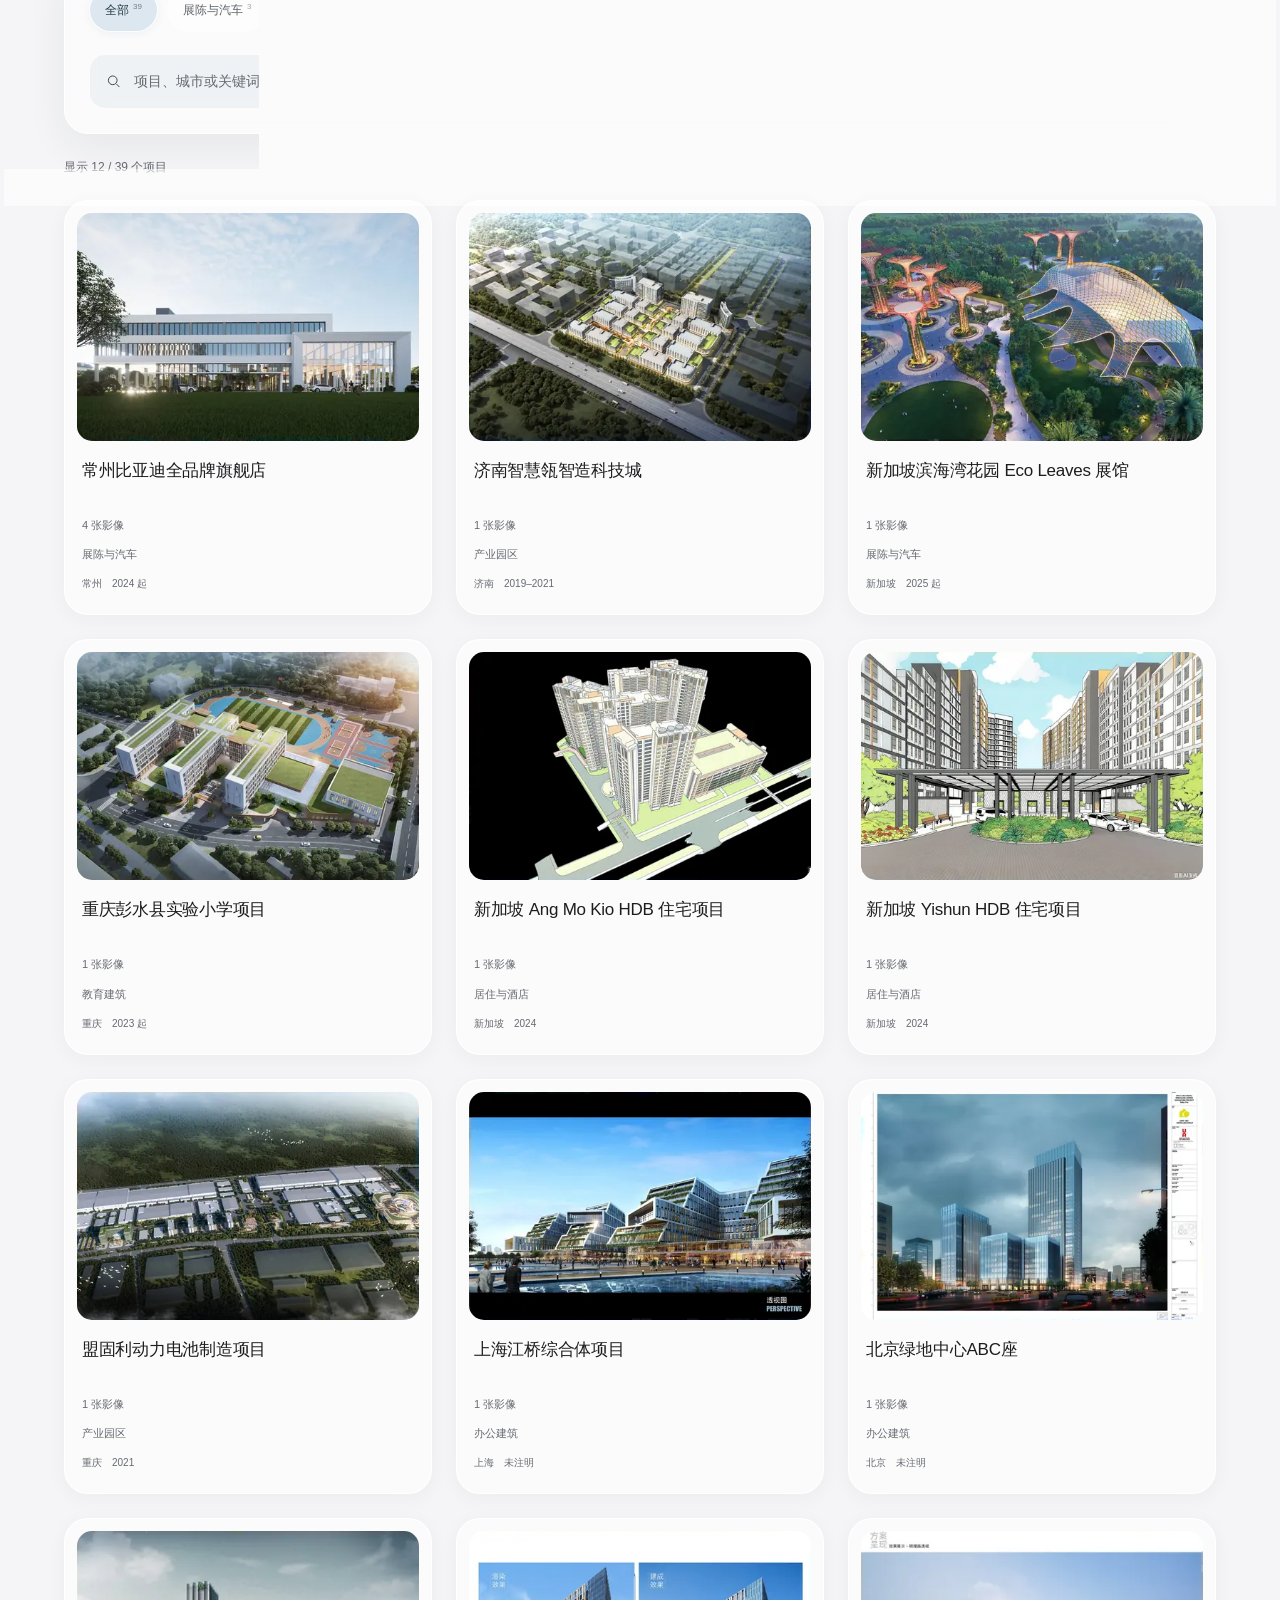
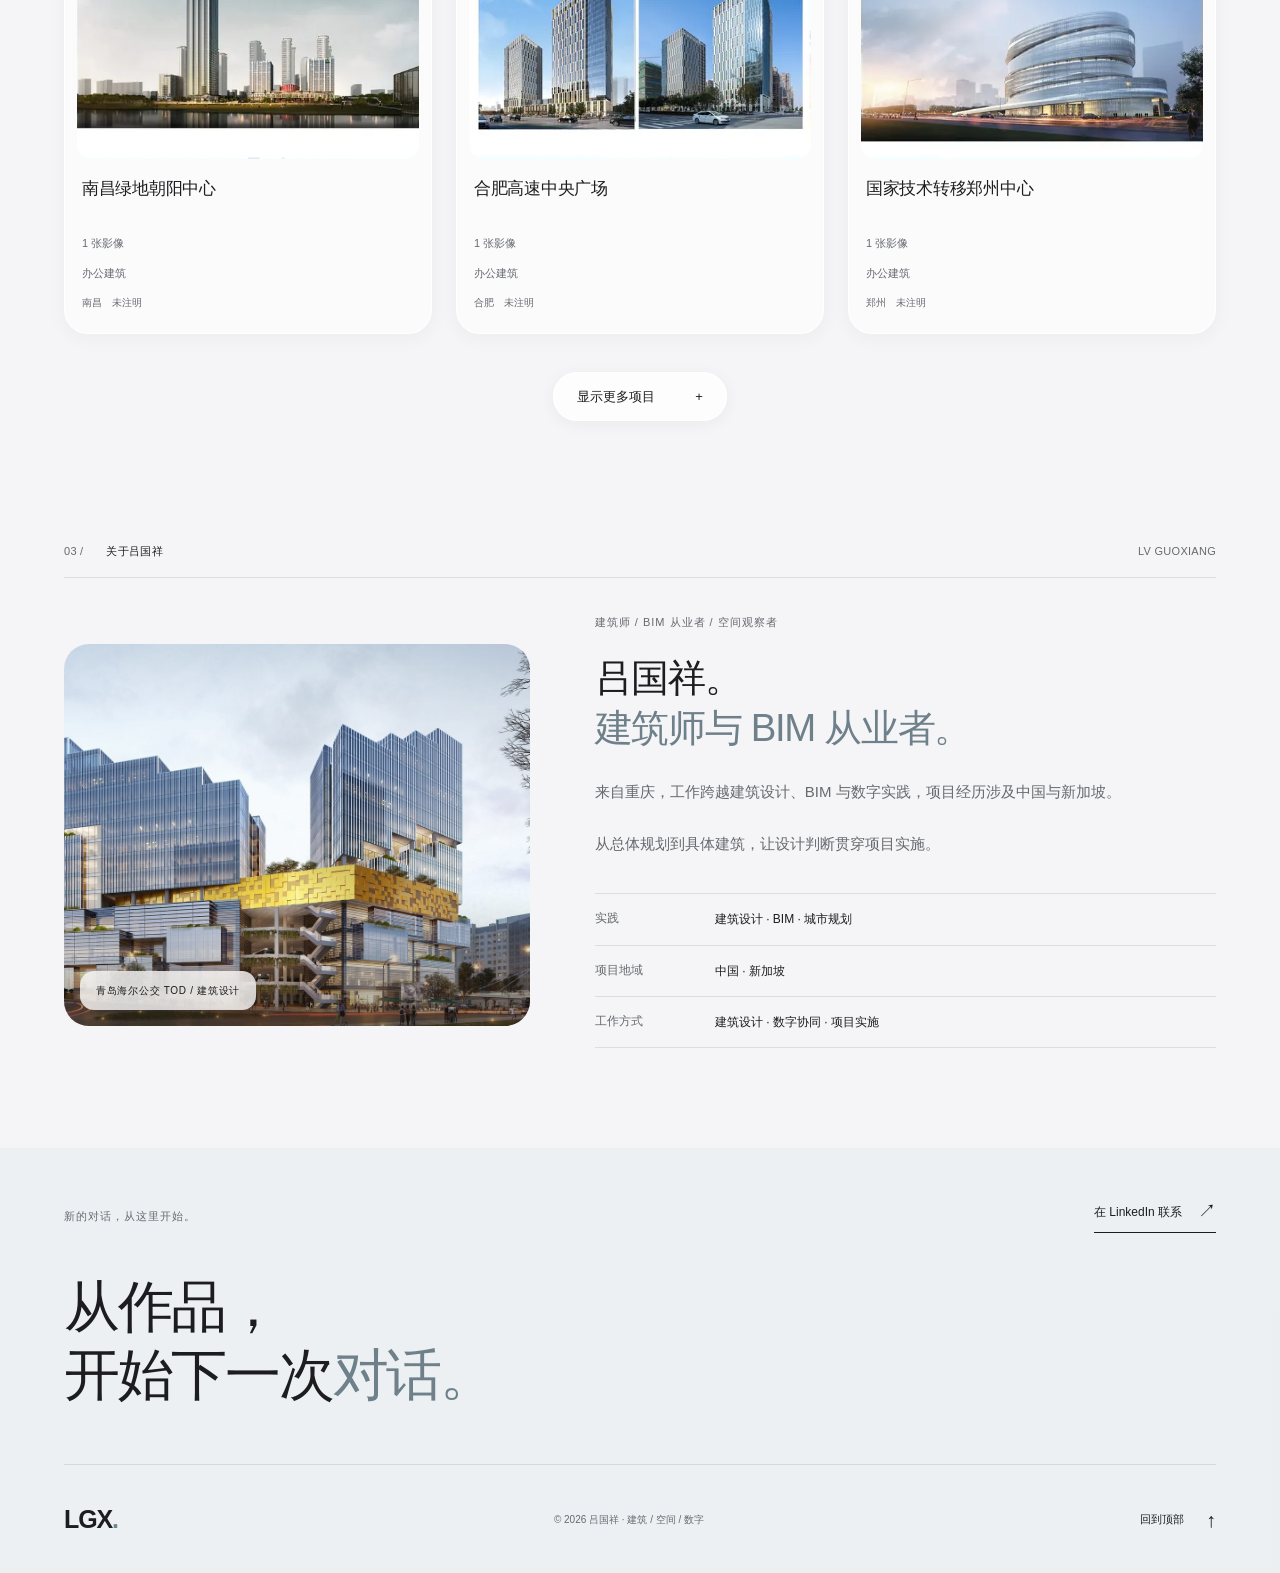
==== commit ecc8eda2: "Redesign portfolio with frosted glass, lighter typography and fluid galleries" ====
--- a/next/index.html
+++ b/next/index.html
@@ -1,56 +1,45 @@
-<!doctype html>
+<!DOCTYPE html>
+
 <html lang="zh-CN">
 <head>
-<meta charset="utf-8"><meta name="viewport" content="width=device-width,initial-scale=1"><meta name="theme-color" content="#f3f1eb">
-<meta name="description" content="吕国祥的建筑作品、空间观点与数字实践。空间是行为的容器。浏览中国与新加坡的建筑设计、BIM 与规划项目。">
-<meta property="og:type" content="website"><meta property="og:title" content="吕国祥 LGX — 空间是行为的容器"><meta property="og:description" content="建筑作品、空间观点与数字实践 / Architecture, space and digital practice."><meta property="og:image" content="https://xiang346247518-cn.github.io/lgx-space-site/assets/projects/Exhibition-Building-1.jpg">
-<link rel="canonical" href="https://xiang346247518-cn.github.io/lgx-space-site/"><link rel="icon" type="image/svg+xml" href="../assets/identity.svg"><link rel="preload" href="../assets/media/Exhibition-Building-1.webp" as="image" fetchpriority="high"><link rel="stylesheet" href="../assets/site.css?v=20261006">
+<meta charset="utf-8"/><meta content="width=device-width,initial-scale=1" name="viewport"/><meta content="#f5f5f7" name="theme-color"/>
+<meta content="吕国祥的建筑设计、BIM 与城市规划作品集。浏览中国与新加坡的项目完整影像与原始资料。" name="description"/>
+<meta content="website" property="og:type"/><meta content="吕国祥 LGX — 空间是行为的容器" property="og:title"/><meta content="Architecture, BIM and planning projects by Lv Guoxiang." property="og:description"/><meta content="https://xiang346247518-cn.github.io/lgx-space-site/assets/projects/Exhibition-Building-1.jpg" property="og:image"/>
+<link href="https://xiang346247518-cn.github.io/lgx-space-site/" rel="canonical"/><link href="../assets/identity.svg" rel="icon" type="image/svg+xml"/><link as="image" fetchpriority="high" href="../assets/media/Exhibition-Building-1.webp" rel="preload"/><link href="../assets/site.css?v=20261006-glass1" rel="stylesheet"/>
 <title>吕国祥 LGX — 空间是行为的容器</title>
 <script type="application/ld+json">{"@context":"https://schema.org","@type":"Person","name":"吕国祥","alternateName":"Lv Guoxiang","jobTitle":"Architect and BIM practitioner","url":"https://xiang346247518-cn.github.io/lgx-space-site/","sameAs":["https://www.linkedin.com/in/lvguoxiang/"]}</script>
-</head>
+<link rel="stylesheet" href="../assets/glass.css?v=20261006-glass1"/></head>
 <body>
-<a class="skip-link" href="#work" data-i18n="skip">跳转到作品</a>
+<a class="skip-link" data-i18n="skip" href="#work">跳转到作品</a>
 <header class="site-header">
- <a class="brand" href="#top" aria-label="LGX 首页" data-i18n-aria="home"><span class="brand-mark">LGX<span class="brand-dot">.</span></span><span class="brand-name" data-i18n="identity">吕国祥<br>建筑 / 空间 / 数字</span></a>
- <nav class="desktop-nav" aria-label="主导航" data-i18n-aria="navigation"><a href="#work" data-i18n="navWork">作品</a><a href="#thinking" data-i18n="navThinking">观点</a><a href="#archive" data-i18n="navArchive">项目索引</a><a href="#about" data-i18n="navAbout">关于</a></nav>
- <div class="header-actions"><div class="language-switch" role="group" aria-label="语言 / Language"><button type="button" data-lang="zh" aria-pressed="true" lang="zh-CN">中</button><span aria-hidden="true">/</span><button type="button" data-lang="en" aria-pressed="false" lang="en">EN</button></div><button class="menu-toggle" type="button" aria-controls="menu-dialog" aria-expanded="false" data-i18n-aria="openMenu" aria-label="打开菜单"><span></span><span></span><span class="sr-only" data-i18n="menu">菜单</span></button></div>
+<a aria-label="LGX 首页" class="brand" data-i18n-aria="home" href="#top"><span class="brand-mark">LGX<span class="brand-dot">.</span></span><span class="brand-name" data-i18n="identity">吕国祥<br/>建筑 / 空间 / 数字</span></a>
+<nav aria-label="主导航" class="desktop-nav" data-i18n-aria="navigation"><a data-i18n="navWork" href="#work">作品</a><a data-i18n="navArchive" href="#archive">项目索引</a><a data-i18n="navAbout" href="#about">关于</a></nav>
+<div class="header-actions"><div aria-label="语言 / Language" class="language-switch" role="group"><button aria-pressed="true" data-lang="zh" lang="zh-CN" type="button">中</button><span aria-hidden="true">/</span><button aria-pressed="false" data-lang="en" lang="en" type="button">EN</button></div><button aria-controls="menu-dialog" aria-expanded="false" aria-label="打开菜单" class="menu-toggle" data-i18n-aria="openMenu" type="button"><span></span><span></span><span class="sr-only" data-i18n="menu">菜单</span></button></div>
 </header>
 <main id="top">
- <section class="hero wrap" aria-labelledby="hero-title">
-  <div class="hero-overline"><span class="eyebrow" data-i18n="heroEyebrow">吕国祥 · 建筑师与空间观察者</span><span class="index-label" data-i18n="heroIndex">个人作品与持续的探索 / 2026</span></div>
-  <div class="hero-heading"><h1 id="hero-title" data-i18n="heroTitle">空间是<br><em>行为</em>的容器<span class="punctuation">。</span></h1><div class="hero-symbol" aria-hidden="true"><svg viewBox="0 0 280 230" fill="none"><g stroke="currentColor" stroke-width=".9"><path d="M140 18 251 81 251 149 140 213 29 149 29 81Z"/><path d="m29 81 111 64 111-64M140 145v68M140 18v127M29 149l111-64 111 64"/><path d="m61 64 111 64v67M92 45l111 64v67M29 105l111 64 111-64M29 127l111 64 111-64" opacity=".3"/></g><path class="symbol-path" d="M29 149 140 85 251 149" stroke="var(--accent)" stroke-width="2"/><circle cx="140" cy="85" r="4" fill="var(--accent)"/><circle cx="140" cy="85" r="13" stroke="var(--accent)" opacity=".4"/><text x="137" y="229" font-size="9" letter-spacing="3" text-anchor="middle" fill="currentColor">SPACE / CHANGE</text></svg></div></div>
-  <div class="hero-intro"><p data-i18n="heroIntro">从真实的建筑出发，<br>理解变化，为生活留出可能。</p><a class="arrow-link" href="#work"><span data-i18n="explore">探索作品</span><span aria-hidden="true">↙</span></a></div>
-  <a class="hero-picture image-link" href="#project/exhibition-building-1" data-project="exhibition-building-1" data-i18n-aria="bydLink" aria-label="浏览常州比亚迪项目"><img src="../assets/media/Exhibition-Building-1.webp" data-fallback="../assets/projects/Exhibition-Building-1.jpg" width="1600" height="1015" fetchpriority="high" decoding="async" alt="常州比亚迪全品牌旗舰店建筑效果图" data-i18n-alt="bydAlt"><span class="image-cross cross-a" aria-hidden="true"></span><span class="image-cross cross-b" aria-hidden="true"></span><span class="image-action" aria-hidden="true">↗</span><span class="hero-image-label" data-i18n="heroImageLabel">常州比亚迪全品牌旗舰店 / 建筑效果图</span></a>
-  <div class="hero-caption"><span data-i18n="heroCaption">精选 / 常州比亚迪全品牌旗舰店</span><span data-i18n="heroCaptionRight">中国 · 常州 / 主创建筑师</span></div>
- </section>
- <section class="work-section wrap section-space" id="work" aria-labelledby="work-title">
-  <div class="section-kicker"><span>01 /</span><span data-i18n="workKicker">精选作品</span><span class="section-end">ARCHITECTURE / BIM / PLANNING</span></div>
-  <div class="section-heading"><h2 id="work-title" data-i18n="workTitle">各有尺度，<br>共同关乎生活。</h2><div class="section-heading-aside"><p data-i18n="workIntro">从一座住宅到一片城市，<br>让空间回应它所承载的真实需求。</p><a class="small-link" href="#archive"><span data-i18n="allProjects">全部项目</span><span id="work-total">39</span><span aria-hidden="true">↗</span></a></div></div><div class="selected-grid" id="selected-grid"></div>
- </section>
- <section class="case-section section-space" id="case" aria-labelledby="case-title"><div class="wrap">
-  <div class="section-kicker"><span>02 /</span><span data-i18n="caseKicker">设计观察 · 常州比亚迪</span><span class="section-end" data-i18n="caseIndex">从需求到空间</span></div>
-  <div class="case-heading"><h2 id="case-title" data-i18n="caseTitle">汽车在变。<br>空间如何<em>持续成立</em>？</h2><div><p data-i18n="caseIntro">当产品更新比建筑更快，设计需要给展示、运营与未来改造留下余地。</p><a class="small-link" href="#project/exhibition-building-1" data-project="exhibition-building-1"><span data-i18n="readProject">阅读项目</span><span aria-hidden="true">↗</span></a></div></div>
-  <div class="case-layout"><div class="case-image-stack"><button class="case-image image-link" type="button" data-image="assets/projects/changzhou-byd-detail-03.jpg" data-image-fallback="assets/projects/changzhou-byd-detail-03.jpg" data-i18n-aria="enlargeByd" aria-label="放大建筑效果图"><img src="../assets/projects/changzhou-byd-detail-03.jpg" data-fallback="../assets/projects/changzhou-byd-detail-03.jpg" width="1600" height="1040" loading="lazy" decoding="async" alt="常州比亚迪建筑效果图" data-i18n-alt="bydDetailAlt"><span class="image-action" aria-hidden="true">+</span></button><div class="image-footnote"><span data-i18n="caseImageCaption">建筑退后一步，展示向前。</span><span>01 / 03</span></div><button class="case-plan image-link" type="button" data-image="assets/projects/changzhou-byd-detail-02.jpg" data-image-fallback="assets/projects/changzhou-byd-detail-02.jpg" data-i18n-aria="enlargePlan" aria-label="放大总平面图"><img src="../assets/projects/changzhou-byd-detail-02.jpg" data-fallback="../assets/projects/changzhou-byd-detail-02.jpg" width="1600" height="1100" loading="lazy" decoding="async" alt="常州比亚迪总平面图" data-i18n-alt="planAlt"><span class="image-action" aria-hidden="true">+</span></button></div>
-   <div class="case-principles"><details open><summary><span>01</span><h3 data-i18n="principle1Title">把城市界面留给展示</h3><span class="plus" aria-hidden="true">+</span></summary><p data-i18n="principle1Text">沿街的建筑面服务于展示与城市交流，车流和运营流线在总体布局中获得各自的位置。</p></details><details><summary><span>02</span><h3 data-i18n="principle2Title">为变化预留余地</h3><span class="plus" aria-hidden="true">+</span></summary><p data-i18n="principle2Text">考虑层高、空间拆分与合并的可能，让建筑能够适应未来的品牌展示和功能升级。</p></details><details><summary><span>03</span><h3 data-i18n="principle3Title">用需求校准投入</h3><span class="plus" aria-hidden="true">+</span></summary><p data-i18n="principle3Text">按实际使用需求组织空间、拆解投入，让设计判断与建设实施保持联系。</p></details><blockquote data-i18n="caseQuote">“不是为了被看见一次，<br>而是为了持续成立。”</blockquote><p class="source-note" data-i18n="caseNote">画面为项目原始资料中的效果图与图纸。</p></div>
-  </div>
- </div></section>
- <section class="thinking-section wrap section-space" id="thinking" aria-labelledby="thinking-title">
-  <div class="section-kicker"><span>03 /</span><span data-i18n="thinkingKicker">空间观点</span><span class="section-end" data-i18n="thinkingIndex">观察 · 提问 · 验证</span></div>
-  <div class="thinking-layout"><div class="thinking-copy"><h2 id="thinking-title" data-i18n="thinkingTitle">先观察<em>变化</em>，<br>再组织空间。</h2><p class="thinking-intro" data-i18n="thinkingIntro">我说的“行为”，不仅是人的动作，也是更广义的变化过程。建筑设计，是为这些变化提供条件。</p><div class="concept-tabs" role="tablist" aria-label="空间观察" data-i18n-aria="conceptTabs"><button type="button" id="concept-behaviour" role="tab" aria-selected="true" aria-controls="concept-panel" tabindex="0" data-concept="behaviour" data-i18n="behaviour">行为</button><button type="button" id="concept-cycle" role="tab" aria-selected="false" aria-controls="concept-panel" tabindex="-1" data-concept="cycle" data-i18n="cycle">周期</button><button type="button" id="concept-possibility" role="tab" aria-selected="false" aria-controls="concept-panel" tabindex="-1" data-concept="possibility" data-i18n="possibility">可能性</button></div><div class="concept-panel" id="concept-panel" role="tabpanel" aria-labelledby="concept-behaviour" tabindex="0"><span class="eyebrow" id="concept-number">OBSERVATION / 01</span><h3 id="concept-title">从变化出发</h3><p id="concept-description">先观察空间里正在发生的事情，再理解需要什么条件。形态，是回应这些条件的结果。</p></div></div>
-   <div class="space-study" data-mode="behaviour" aria-hidden="true"><div class="study-corner">LGX / SPATIAL STUDY</div><svg class="space-diagram" viewBox="0 0 620 560" fill="none"><defs><pattern id="study-grid" width="40" height="40" patternUnits="userSpaceOnUse"><path d="M40 0H0V40" stroke="currentColor" opacity=".055"/></pattern></defs><rect width="620" height="560" fill="url(#study-grid)"/><g class="study-frame" stroke="currentColor"><path d="m310 70 218 126v239L310 561 92 435V196Z" transform="translate(0,-35)"/><path d="m92 196 218 125 218-125M310 321v240M310 70v251M92 435l218-126 218 126" transform="translate(0,-35)" stroke-width=".9" stroke-dasharray="4 6" opacity=".45"/></g><g class="study-planes" stroke="currentColor" stroke-width=".8" opacity=".22"><path d="m126 178 218 127v239M164 156l218 127v239M200 135l218 127v239M236 114l218 127v239M273 92l218 127v239M92 246l218 126 218-126M92 296l218 125 218-125M92 346l218 125 218-125M92 396l218 125 218-125" transform="translate(0,-35)"/></g><g class="study-orbits" stroke="var(--accent)" stroke-width="1.2"><ellipse cx="310" cy="285" rx="165" ry="93"/><ellipse cx="310" cy="285" rx="165" ry="93" transform="rotate(60 310 285)"/><ellipse cx="310" cy="285" rx="165" ry="93" transform="rotate(120 310 285)"/></g><g class="study-flow" stroke="var(--accent)" stroke-width="1.8"><path d="m92 400 109-63 109 63 109-63 109 63M310 400v-85l109-63"/><circle class="moving-point" cx="310" cy="400" r="5" fill="var(--accent)"/></g><g class="study-possibilities" stroke="var(--accent)"><path d="m310 285-170-90m170 90 162-89m-162 89v-169m0 169v178m0-178 170 93m-170-93-162 93"/><circle cx="140" cy="195" r="6"/><circle cx="472" cy="196" r="6"/><circle cx="310" cy="116" r="6"/><circle cx="310" cy="463" r="6"/><circle cx="480" cy="378" r="6"/><circle cx="148" cy="378" r="6"/><circle cx="310" cy="285" r="11" fill="var(--accent)"/></g></svg><div class="study-bottom"><span id="study-mode-label">01 / BEHAVIOUR</span><span data-i18n="studyLabel">空间观点的视觉表达</span></div></div>
-  </div>
-  <div class="research-lines" id="lab"><div><span>RESEARCH / 01</span><h3 data-i18n="lab1Title">户型急诊室</h3><p data-i18n="lab1Text">从家庭十年、二十年的生活变化，梳理真实的空间需求。</p></div><div><span>RESEARCH / 02</span><h3 data-i18n="lab2Title">数字住宅</h3><p data-i18n="lab2Text">探索物理住宅与个人数字空间之间的对应关系。</p></div><div><span>RESEARCH / 03</span><h3 data-i18n="lab3Title">空间与 AI</h3><p data-i18n="lab3Text">让观察、设计经验与数字工具，成为可以持续验证的方法。</p></div></div>
- </section>
- <section class="archive-section section-space" id="archive" aria-labelledby="archive-title"><div class="wrap">
-  <div class="section-kicker"><span>04 /</span><span data-i18n="archiveKicker">完整项目索引</span><span class="section-end" data-i18n="archiveIndex">建筑设计与数字实践</span></div><div class="archive-heading"><h2 id="archive-title" data-i18n="archiveTitle">作品档案<span class="accent-dot">.</span></h2><span class="archive-total" id="archive-total">39</span></div>
-  <div class="archive-toolbar"><div class="filters" id="filters" role="group" aria-label="项目分类" data-i18n-aria="filters"></div><div class="archive-controls"><label class="search-box"><svg width="17" height="17" viewBox="0 0 20 20" fill="none" aria-hidden="true"><circle cx="8.5" cy="8.5" r="5.5" stroke="currentColor"/><path d="m13 13 4 4" stroke="currentColor"/></svg><span class="sr-only" data-i18n="searchLabel">搜索项目</span><input id="project-search" type="search" placeholder="项目、城市或关键词" aria-label="搜索项目" data-i18n-aria="searchLabel" data-i18n-placeholder="searchPlaceholder"></label><div class="view-toggle" role="group" aria-label="浏览方式" data-i18n-aria="viewMode"><button type="button" data-view="list" aria-pressed="true" data-i18n-aria="listView" aria-label="列表视图"><svg width="18" height="18" viewBox="0 0 18 18" fill="none" aria-hidden="true"><path d="M1 4h16M1 9h16M1 14h16" stroke="currentColor"/></svg></button><button type="button" data-view="grid" aria-pressed="false" data-i18n-aria="gridView" aria-label="网格视图"><svg width="18" height="18" viewBox="0 0 18 18" fill="none" aria-hidden="true"><path d="M1 1h6v6H1zm10 0h6v6h-6zM1 11h6v6H1zm10 0h6v6h-6z" stroke="currentColor"/></svg></button></div></div></div>
-  <p class="archive-status" id="archive-status" role="status" aria-live="polite">正在读取项目…</p><div class="archive-list-head" aria-hidden="true"><span data-i18n="indexNo">编号</span><span data-i18n="projectName">项目</span><span data-i18n="type">类型</span><span data-i18n="location">地点</span><span data-i18n="year">年份</span><span>↗</span></div><div class="archive-results" id="archive-results" data-view="list"></div><div class="archive-pagination"><button type="button" id="load-more" class="pill-button" hidden><span data-i18n="loadMore">显示更多项目</span><span aria-hidden="true">+</span></button></div><noscript><p>请启用 JavaScript 浏览项目档案。Enable JavaScript to browse the archive.</p></noscript>
- </div></section>
- <section class="about-section wrap section-space" id="about" aria-labelledby="about-title"><div class="section-kicker"><span>05 /</span><span data-i18n="aboutKicker">关于吕国祥</span><span class="section-end">LV GUOXIANG</span></div><div class="about-layout"><div class="about-image"><img src="../assets/projects/Office-8.jpg" data-fallback="../assets/projects/Office-8.jpg" width="1600" height="1064" loading="lazy" decoding="async" alt="青岛海尔公交 TOD 建筑效果图" data-i18n-alt="aboutAlt"><span class="about-image-label" data-i18n="aboutImageLabel">青岛海尔公交 TOD / 建筑设计</span></div><div class="about-copy"><span class="eyebrow" data-i18n="aboutEyebrow">建筑师 / BIM 从业者 / 空间观察者</span><h2 id="about-title" data-i18n="aboutTitle">以建筑为起点，<br>看向更广的<em>空间</em>。</h2><p data-i18n="aboutText">我是吕国祥，来自重庆。我的工作跨越建筑设计、BIM 与数字实践，项目经历涉及中国与新加坡。这里既是一份作品集，也是持续生长的空间观察记录。</p><p data-i18n="aboutText2">我关注空间怎样承载行为、如何回应时间，以及它还能支持哪些尚未发生的生活。</p><dl class="about-facts"><div><dt data-i18n="practice">实践</dt><dd data-i18n="practiceValue">建筑设计 · BIM · 城市规划</dd></div><div><dt data-i18n="reach">项目地域</dt><dd data-i18n="reachValue">中国 · 新加坡</dd></div><div><dt data-i18n="approach">关注</dt><dd data-i18n="approachValue">行为 · 周期 · 空间的可能性</dd></div></dl></div></div></section>
+<section aria-labelledby="hero-title" class="hero wrap">
+<div class="hero-overline"><span class="eyebrow" data-i18n="heroEyebrow">吕国祥 · 建筑设计 / BIM</span><span class="index-label" data-i18n="heroIndex">中国与新加坡 · 项目作品集</span></div>
+<div class="hero-heading"><h1 data-i18n="heroTitle" id="hero-title">建筑作品。<br/><em>数字实践。</em></h1></div>
+<div class="hero-intro"><p data-i18n="heroIntro">空间是行为的容器。<br/>从项目，看见设计。</p><a class="arrow-link" href="#work"><span data-i18n="explore">探索作品</span><span aria-hidden="true">↙</span></a></div>
+<a aria-label="浏览常州比亚迪项目" class="hero-picture image-link" data-i18n-aria="bydLink" data-project="exhibition-building-1" href="#project/exhibition-building-1"><img alt="常州比亚迪全品牌旗舰店建筑效果图" data-fallback="assets/projects/Exhibition-Building-1.jpg" data-i18n-alt="bydAlt" decoding="async" fetchpriority="high" height="1015" src="../assets/media/Exhibition-Building-1.webp" width="1600"/><span aria-hidden="true" class="image-action">↗</span><div class="hero-glass-caption"><span class="eyebrow" data-i18n="heroCaption">常州比亚迪全品牌旗舰店</span><span class="hero-location" data-i18n="heroCaptionRight">中国 · 常州 / 主创建筑师</span><span class="hero-open"><span data-i18n="openProject">打开项目</span> ↗</span></div></a>
+
+</section>
+<section aria-labelledby="work-title" class="work-section wrap section-space" id="work">
+<div class="section-kicker"><span>01 /</span><span data-i18n="workKicker">精选作品</span><span class="section-end">ARCHITECTURE / BIM / PLANNING</span></div>
+<div class="section-heading"><h2 data-i18n="workTitle" id="work-title">精选作品。</h2><div class="section-heading-aside"><p data-i18n="workIntro">建筑设计、BIM 与城市规划。<br/>打开项目，浏览完整影像。</p><a class="small-link" href="#archive"><span data-i18n="allProjects">全部项目</span><span id="work-total">39</span><span aria-hidden="true">↗</span></a></div></div><div class="selected-grid" id="selected-grid"></div>
+</section>
+
+
+<section aria-labelledby="archive-title" class="archive-section section-space" id="archive"><div class="wrap">
+<div class="section-kicker"><span>02 /</span><span data-i18n="archiveKicker">完整项目索引</span><span class="section-end" data-i18n="archiveIndex">建筑设计与数字实践</span></div><div class="archive-heading"><h2 data-i18n="archiveTitle" id="archive-title">所有项目<span class="accent-dot">.</span></h2><span class="archive-total" id="archive-total">39</span></div>
+<div class="archive-toolbar"><div aria-label="项目分类" class="filters" data-i18n-aria="filters" id="filters" role="group"></div><div class="archive-controls"><label class="search-box"><svg aria-hidden="true" fill="none" height="17" viewbox="0 0 20 20" width="17"><circle cx="8.5" cy="8.5" r="5.5" stroke="currentColor"></circle><path d="m13 13 4 4" stroke="currentColor"></path></svg><span class="sr-only" data-i18n="searchLabel">搜索项目</span><input aria-label="搜索项目" data-i18n-aria="searchLabel" data-i18n-placeholder="searchPlaceholder" id="project-search" placeholder="项目、城市或关键词" type="search"/></label><div aria-label="浏览方式" class="view-toggle" data-i18n-aria="viewMode" role="group"><button aria-label="列表视图" aria-pressed="false" data-i18n-aria="listView" data-view="list" type="button"><svg aria-hidden="true" fill="none" height="18" viewbox="0 0 18 18" width="18"><path d="M1 4h16M1 9h16M1 14h16" stroke="currentColor"></path></svg></button><button aria-label="网格视图" aria-pressed="true" data-i18n-aria="gridView" data-view="grid" type="button"><svg aria-hidden="true" fill="none" height="18" viewbox="0 0 18 18" width="18"><path d="M1 1h6v6H1zm10 0h6v6h-6zM1 11h6v6H1zm10 0h6v6h-6z" stroke="currentColor"></path></svg></button></div></div></div>
+<p aria-live="polite" class="archive-status" id="archive-status" role="status">正在读取项目…</p><div aria-hidden="true" class="archive-list-head"><span data-i18n="indexNo">编号</span><span data-i18n="projectName">项目</span><span data-i18n="type">类型</span><span data-i18n="location">地点</span><span data-i18n="year">年份</span><span>↗</span></div><div class="archive-results" data-view="grid" id="archive-results"></div><div class="archive-pagination"><button class="pill-button" hidden="" id="load-more" type="button"><span data-i18n="loadMore">显示更多项目</span><span aria-hidden="true">+</span></button></div><noscript><p>请启用 JavaScript 浏览项目档案。Enable JavaScript to browse the archive.</p></noscript>
+</div></section>
+<section aria-labelledby="about-title" class="about-section wrap section-space" id="about"><div class="section-kicker"><span>03 /</span><span data-i18n="aboutKicker">关于吕国祥</span><span class="section-end">LV GUOXIANG</span></div><div class="about-layout"><div class="about-image"><img alt="青岛海尔公交 TOD 建筑效果图" data-fallback="assets/projects/Office-8.jpg" data-i18n-alt="aboutAlt" decoding="async" height="1064" loading="lazy" src="../assets/projects/Office-8.jpg" width="1600"/><span class="about-image-label" data-i18n="aboutImageLabel">青岛海尔公交 TOD / 建筑设计</span></div><div class="about-copy"><span class="eyebrow" data-i18n="aboutEyebrow">建筑师 / BIM 从业者 / 空间观察者</span><h2 data-i18n="aboutTitle" id="about-title">吕国祥。<br/><em>建筑师与 BIM 从业者。</em></h2><p data-i18n="aboutText">来自重庆，工作跨越建筑设计、BIM 与数字实践，项目经历涉及中国与新加坡。</p><p data-i18n="aboutText2">从总体规划到具体建筑，让设计判断贯穿项目实施。</p><dl class="about-facts"><div><dt data-i18n="practice">实践</dt><dd data-i18n="practiceValue">建筑设计 · BIM · 城市规划</dd></div><div><dt data-i18n="reach">项目地域</dt><dd data-i18n="reachValue">中国 · 新加坡</dd></div><div><dt data-i18n="approach">工作方式</dt><dd data-i18n="approachValue">建筑设计 · 数字协同 · 项目实施</dd></div></dl></div></div></section>
 </main>
-<footer class="contact-section" id="contact"><div class="wrap"><div class="contact-top"><span class="eyebrow" data-i18n="contactKicker">新的对话，从这里开始。</span><a class="small-link" href="https://www.linkedin.com/in/lvguoxiang/" target="_blank" rel="noopener noreferrer"><span data-i18n="connect">在 LinkedIn 联系</span><span aria-hidden="true">↗</span></a></div><p class="contact-statement" data-i18n="contactTitle">让空间，<br>支持下一种<em>可能</em>。</p><div class="footer-base"><a class="brand-mark" href="#top" aria-label="LGX 首页" data-i18n-aria="home">LGX<span class="brand-dot">.</span></a><span data-i18n="copyright">© 2026 吕国祥 · 建筑 / 空间 / 数字</span><a class="back-top" href="#top"><span data-i18n="backTop">回到顶部</span><span aria-hidden="true">↑</span></a></div></div></footer>
-<dialog class="menu-dialog" id="menu-dialog" aria-label="导航菜单" data-i18n-aria="menu"><div class="menu-top"><span class="brand-mark">LGX.</span><button class="icon-button" type="button" data-close-menu data-i18n-aria="closeMenu" aria-label="关闭菜单">×</button></div><nav class="menu-links" aria-label="移动导航" data-i18n-aria="navigation"><a href="#work"><span>01</span><span data-i18n="navWork">作品</span><span>↗</span></a><a href="#thinking"><span>02</span><span data-i18n="navThinking">观点</span><span>↗</span></a><a href="#archive"><span>03</span><span data-i18n="navArchive">项目索引</span><span>↗</span></a><a href="#about"><span>04</span><span data-i18n="navAbout">关于</span><span>↗</span></a></nav><p data-i18n="menuNote">建筑是起点，空间是持续的探索。</p></dialog>
-<dialog class="project-dialog" id="project-dialog" aria-labelledby="detail-title"><header class="detail-header"><button class="back-project" type="button" data-close-project><span aria-hidden="true">←</span><span data-i18n="backWorks">返回作品</span></button><span class="detail-brand">LGX / <span data-i18n="projectDetail">项目档案</span></span><div class="language-switch" role="group" aria-label="语言 / Language"><button type="button" data-lang="zh" aria-pressed="true">中</button><span aria-hidden="true">/</span><button type="button" data-lang="en" aria-pressed="false">EN</button></div></header><div class="detail-content wrap"><div class="detail-eyebrow"><span id="detail-category"></span><span id="detail-index"></span></div><h2 id="detail-title"></h2><div class="detail-subtitle" id="detail-subtitle"></div><button class="detail-cover image-link" type="button" id="detail-cover-button" aria-label="放大项目图片"><img id="detail-cover" alt="" decoding="async"><span class="image-action" aria-hidden="true">+</span></button><div class="detail-information"><dl class="detail-meta" id="detail-meta"></dl><div class="detail-description"><span class="eyebrow" data-i18n="projectOverview">项目概述</span><p id="detail-description"></p><p class="source-note" data-i18n="sourceNote">项目进度与日期按原始资料编制时记录。</p><details class="original-text" id="original-text"><summary><span data-i18n="originalText">查看原始资料文字</span><span aria-hidden="true">+</span></summary><p id="detail-original" lang="en"></p></details><a id="detail-source" class="small-link" target="_blank" rel="noopener noreferrer" hidden><span data-i18n="linkedinArticle">阅读 LinkedIn 项目文章</span><span aria-hidden="true">↗</span></a></div></div><div class="detail-gallery" id="detail-gallery"></div><div class="detail-next"><span data-i18n="nextProject">下一个项目</span><button type="button" id="next-project"><span id="next-project-name"></span><span aria-hidden="true">↗</span></button></div></div></dialog>
-<dialog class="image-dialog" id="image-dialog" aria-label="项目大图" data-i18n-aria="imageViewer"><div class="image-viewer-bar"><span id="image-viewer-label"></span><button class="icon-button" type="button" id="close-image" data-i18n-aria="closeImage" aria-label="关闭大图">×</button></div><img id="viewer-image" alt=""><div class="image-viewer-controls"><button class="icon-button" type="button" id="previous-image" data-i18n-aria="previousImage" aria-label="上一张图片">←</button><span id="image-viewer-count"></span><button class="icon-button" type="button" id="next-image" data-i18n-aria="nextImage" aria-label="下一张图片">→</button></div></dialog>
-<script src="../assets/site.js?v=20261006" defer></script>
+<footer class="contact-section" id="contact"><div class="wrap"><div class="contact-top"><span class="eyebrow" data-i18n="contactKicker">新的对话，从这里开始。</span><a class="small-link" href="https://www.linkedin.com/in/lvguoxiang/" rel="noopener noreferrer" target="_blank"><span data-i18n="connect">在 LinkedIn 联系</span><span aria-hidden="true">↗</span></a></div><p class="contact-statement" data-i18n="contactTitle">从作品，<br/>开始下一次<em>对话。</em></p><div class="footer-base"><a aria-label="LGX 首页" class="brand-mark" data-i18n-aria="home" href="#top">LGX<span class="brand-dot">.</span></a><span data-i18n="copyright">© 2026 吕国祥 · 建筑 / 空间 / 数字</span><a class="back-top" href="#top"><span data-i18n="backTop">回到顶部</span><span aria-hidden="true">↑</span></a></div></div></footer>
+<dialog aria-label="导航菜单" class="menu-dialog" data-i18n-aria="menu" id="menu-dialog"><div class="menu-top"><span class="brand-mark">LGX.</span><button aria-label="关闭菜单" class="icon-button" data-close-menu="" data-i18n-aria="closeMenu" type="button">×</button></div><nav aria-label="移动导航" class="menu-links" data-i18n-aria="navigation"><a href="#work"><span>01</span><span data-i18n="navWork">作品</span><span>↗</span></a><a href="#archive"><span>02</span><span data-i18n="navArchive">项目索引</span><span>↗</span></a><a href="#about"><span>03</span><span data-i18n="navAbout">关于</span><span>↗</span></a></nav><p data-i18n="menuNote">浏览作品，了解每个项目。</p></dialog>
+<dialog aria-labelledby="detail-title" class="project-dialog" id="project-dialog"><header class="detail-header"><button class="back-project" data-close-project="" type="button"><span aria-hidden="true">←</span><span data-i18n="backWorks">返回作品</span></button><span class="detail-brand">LGX / <span data-i18n="projectDetail">项目档案</span></span><div aria-label="语言 / Language" class="language-switch" role="group"><button aria-pressed="true" data-lang="zh" type="button">中</button><span aria-hidden="true">/</span><button aria-pressed="false" data-lang="en" type="button">EN</button></div></header><div class="detail-content wrap"><div class="detail-eyebrow"><span id="detail-category"></span><span id="detail-index"></span><button class="gallery-jump" id="jump-gallery" type="button"><span data-i18n="galleryTitle">项目相册</span><span id="detail-image-count"></span> ↓</button></div><h2 id="detail-title"></h2><div class="detail-subtitle" id="detail-subtitle"></div><button aria-label="放大项目图片" class="detail-cover image-link" id="detail-cover-button" type="button"><img alt="" decoding="async" id="detail-cover"/><span aria-hidden="true" class="image-action">+</span></button><div aria-label="项目图片" class="detail-strip" data-i18n-aria="projectImages" id="detail-strip" role="group"></div><div class="detail-information"><dl class="detail-meta" id="detail-meta"></dl><div class="detail-description"><span class="eyebrow" data-i18n="projectOverview">项目概述</span><p id="detail-description"></p><p class="source-note" data-i18n="sourceNote">项目进度与日期按原始资料编制时记录。</p><details class="original-text" id="original-text"><summary><span data-i18n="originalText">查看原始资料文字</span><span aria-hidden="true">+</span></summary><p id="detail-original" lang="en"></p></details><a class="small-link" hidden="" id="detail-source" rel="noopener noreferrer" target="_blank"><span data-i18n="linkedinArticle">阅读 LinkedIn 项目文章</span><span aria-hidden="true">↗</span></a></div></div><div class="gallery-heading"><h3 data-i18n="galleryTitle">项目相册</h3><span id="gallery-count"></span></div><div class="detail-gallery" id="detail-gallery"></div><div class="detail-next"><span data-i18n="nextProject">下一个项目</span><button id="next-project" type="button"><span id="next-project-name"></span><span aria-hidden="true">↗</span></button></div></div></dialog>
+<dialog aria-label="项目大图" class="image-dialog" data-i18n-aria="imageViewer" id="image-dialog"><div class="image-viewer-bar"><span id="image-viewer-label"></span><button aria-pressed="false" class="viewer-fit" data-i18n="zoomImage" id="toggle-fit" type="button">放大细节</button><button aria-label="关闭大图" class="icon-button" data-i18n-aria="closeImage" id="close-image" type="button">×</button></div><img alt="" id="viewer-image"/><div aria-label="选择图片" class="viewer-strip" data-i18n-aria="chooseImage" id="viewer-strip" role="group"></div><div class="image-viewer-controls"><button aria-label="上一张图片" class="icon-button" data-i18n-aria="previousImage" id="previous-image" type="button">←</button><span id="image-viewer-count"></span><button aria-label="下一张图片" class="icon-button" data-i18n-aria="nextImage" id="next-image" type="button">→</button></div></dialog>
+<script data-catalog="data/projects.json" defer="" src="../assets/glass.js?v=20261006-glass1"></script>
 </body></html>
--- a/assets/site.css
+++ b/assets/site.css
@@ -18,3 +18,5 @@
 @media(max-width:640px){:root{--gutter:21px}html{scroll-padding-top:83px}.site-header{height:72px;gap:20px}.brand-mark{font-size:29px}.brand-name{display:block;font-size:8px}.brand{gap:15px}.desktop-nav{display:none}.menu-toggle{display:block}.header-actions{gap:6px}.hero{padding-top:27px}.hero-overline .eyebrow{font-size:10px;letter-spacing:.04em}.hero-overline .index-label{display:none}.hero-heading{position:relative;margin:30px 0 25px;padding-right:0;min-height:170px;align-items:start}.hero h1{font-size:clamp(38px,8.8vw,58px);line-height:1.35;letter-spacing:-.04em;position:relative;z-index:1}.hero-symbol{position:absolute;width:84px;right:0;bottom:-5px;opacity:.55}.hero-intro{align-items:center;margin-bottom:22px}.hero-intro p{font-size:11px;line-height:1.8;max-width:66%}.arrow-link{font-size:10px;min-width:0;gap:20px}.arrow-link>span:last-child{font-size:21px}.hero-picture{height:350px;min-height:0}.hero-picture img{object-position:59% center}.hero-image-label{font-size:8px;left:17px;bottom:16px}.hero-caption{font-size:9px;letter-spacing:0;line-height:1.7;gap:15px}.hero-caption>span:last-child{max-width:36%;text-align:right}.image-action{width:43px;height:43px;top:16px;right:16px;font-size:23px;opacity:1;transform:none}.cross-a{top:16px;left:16px}.cross-b{right:16px;bottom:16px}.section-space{padding-block:65px}.section-kicker{margin-bottom:32px;padding-bottom:15px;font-size:10px;gap:14px}.section-end{display:none}.section-heading{display:block;margin-bottom:33px}.section-heading h2,.thinking-copy h2{font-size:37px;line-height:1.35}.section-heading-aside{margin-top:25px;max-width:none}.section-heading-aside p{font-size:12px;line-height:1.8;margin-bottom:20px}.section-heading-aside p br{display:none}.small-link{font-size:11px}.selected-grid{display:block}.selected-project,.selected-project:nth-child(n){display:block;margin-top:0;margin-bottom:34px}.selected-project:last-child{margin-bottom:0}.selected-project .project-picture,.selected-project:nth-child(n) .project-picture{aspect-ratio:1.33}.selected-project:nth-child(2) .project-picture{aspect-ratio:1.1}.project-head{margin-top:14px}.project-head h3{font-size:19px}.project-meta{font-size:9px;gap:13px}.project-type{left:14px;top:14px;font-size:8px}.project-index{font-size:9px;margin-bottom:8px}.case-heading{display:block;margin-bottom:32px}.case-heading h2{font-size:39px;line-height:1.3}.case-heading>div{margin-top:25px}.case-heading p{font-size:13px;line-height:1.85}.case-image-stack{display:block}.case-image{aspect-ratio:1.15}.image-footnote{font-size:9px;padding-top:13px}.case-plan{width:70%;aspect-ratio:1.25;margin-top:22px}.case-principles summary{padding:20px 0}.case-principles h3{font-size:16px}.case-principles details p{font-size:13px;line-height:1.9}.case-principles blockquote{font-size:23px}.thinking-layout{display:flex;flex-direction:column;gap:35px}.thinking-copy{width:100%}.thinking-intro{font-size:13px;margin-top:24px;margin-bottom:22px}.concept-tabs{gap:28px}.concept-panel{min-height:174px}.concept-panel h3{font-size:21px}.concept-panel p{font-size:12px}.space-study{width:100%;aspect-ratio:1.04}.study-corner,.study-bottom{font-size:9px}.research-lines{display:block;margin-top:35px;padding-top:0}.research-lines>div{padding:24px 0;border-bottom:1px solid var(--line)}.research-lines h3{font-size:24px;margin:15px 0 13px}.research-lines p{font-size:12px;max-width:100%}.archive-heading h2{font-size:41px}.archive-total{font-size:72px}.archive-heading{margin-bottom:30px}.archive-toolbar{padding-top:15px}.filters{gap:2px 18px;margin-bottom:14px}.filters button{font-size:10px;padding:10px 0}.archive-controls{gap:10px}.search-box{width:calc(100% - 100px);min-width:0}.search-box input{font-size:12px}.view-toggle{gap:2px}.view-toggle button{width:40px;height:40px}.archive-status{font-size:10px;margin:19px 0}.archive-list-head{display:none}.archive-row{grid-template-columns:23px minmax(0,1fr) 18px;gap:12px;min-height:99px;padding:15px 0}.archive-row .row-name{font-size:15px}.archive-row .row-category,.archive-row .row-location,.archive-row .row-year{display:none}.archive-row .row-name::after{content:attr(data-caption);display:block;font-size:9px;line-height:1.5;color:var(--muted);margin-top:9px;font-weight:400}.archive-results[data-view=grid]{gap:25px 17px}.archive-results[data-view=grid] .row-name{font-size:14px}.archive-results[data-view=grid] .row-name::after{display:none}.archive-results[data-view=grid] .row-category{font-size:8px;margin-right:7px;display:block;margin-top:7px}.archive-results[data-view=grid] .row-year,.archive-results[data-view=grid] .row-location{font-size:8px;margin-top:5px}.archive-results[data-view=grid] .row-thumb{aspect-ratio:1.12;margin-bottom:10px}.pill-button{font-size:11px;padding:12px 20px}.about-layout{display:flex;flex-direction:column-reverse;gap:35px}.about-copy h2{font-size:34px;line-height:1.35;margin-top:25px}.about-copy p{font-size:13px}.about-facts{font-size:11px}.about-facts>div{grid-template-columns:78px 1fr;gap:15px}.about-image{width:100%;aspect-ratio:1.2}.contact-section{padding-top:40px}.contact-top{display:block}.contact-top .eyebrow{font-size:10px}.contact-top .small-link{margin-top:25px}.contact-statement{font-size:42px;line-height:1.35;margin:43px 0 50px}.footer-base{flex-wrap:wrap;gap:20px;padding-top:22px}.footer-base>.brand-mark{font-size:30px}.footer-base>span{font-size:8px;order:3;flex-basis:100%}.back-top{font-size:10px}.detail-header{height:70px;gap:10px}.back-project{font-size:10px;gap:10px}.detail-brand{display:none}.detail-content{padding-top:35px}.detail-eyebrow{font-size:10px;margin-bottom:22px}.detail-content h2{font-size:34px}.detail-subtitle{font-size:11px;margin:18px 0 28px}.detail-cover{height:42vh;min-height:250px}.detail-information{display:flex;flex-direction:column;gap:25px;padding-block:33px}.detail-meta{display:grid;grid-template-columns:1fr 1fr;gap:0 20px}.detail-meta>div{padding:16px 0}.detail-meta dt{font-size:9px}.detail-meta dd{font-size:12px}.detail-description>p:first-of-type{font-size:14px;line-height:1.95}.detail-gallery{grid-template-columns:1fr;gap:25px}.detail-gallery .image-link{aspect-ratio:1.3}.detail-next{margin-top:40px}.detail-next>button{font-size:26px}.image-viewer-bar{font-size:10px;padding-inline:15px}.image-dialog>img{padding-inline:10px}.image-viewer-controls{gap:22px}.source-note{font-size:10px}html[lang=en] .hero h1{font-size:clamp(43px,10.4vw,66px);line-height:1.08}html[lang=en] .hero-heading{min-height:210px}html[lang=en] .hero-symbol{width:72px;bottom:1px}html[lang=en] .section-heading h2,html[lang=en] .thinking-copy h2{font-size:41px}html[lang=en] .about-copy h2{font-size:36px}html[lang=en] .case-heading h2{font-size:42px;line-height:1.08}html[lang=en] .contact-statement{font-size:43px;line-height:1.09}html[lang=en] .filters{gap:2px 14px}html[lang=en] .filters button{font-size:9px}}
 @media(prefers-reduced-motion:reduce){html{scroll-behavior:auto}*,*::before,*::after{animation:none!important;transition:none!important}.js .reveal{opacity:1;transform:none}.symbol-path{stroke-dashoffset:0}}
 @media print{.site-header,.hero-symbol,.concept-tabs,.menu-dialog,.contact-section,.image-dialog{display:none}.section-space{padding-block:30px}.js .reveal{opacity:1;transform:none}.hero-picture{height:250px}.selected-grid{gap:20px}.case-section{background:white;color:black}.project-dialog[open]{position:static;height:auto;overflow:visible}.detail-header{position:static}body.modal-open main,body.modal-open footer{display:none}}
+
+@media(max-width:640px){.brand-name{display:none}.language-switch button{min-width:44px}.site-header{gap:10px}}
--- a/assets/glass.css
+++ b/assets/glass.css
@@ -0,0 +1,22 @@
+/* Project-first frosted surfaces, quiet typography and native scrolling. */
+:root{--paper:#f5f5f7;--paper-deep:#e9edf0;--ink:#1d1d1f;--muted:#666970;--accent:#426777;--line:rgba(29,29,31,.11);--dark:#e9edf0;--ease:cubic-bezier(.22,1,.36,1);--sans:-apple-system,BlinkMacSystemFont,"SF Pro Display","SF Pro Text","Helvetica Neue",Arial,"PingFang SC","Noto Sans CJK SC","Microsoft YaHei",sans-serif;--serif:var(--sans);--gutter:clamp(20px,5vw,88px);--glass:rgba(255,255,255,.66);--glass-border:rgba(255,255,255,.85);--glass-shadow:0 12px 40px rgba(29,45,62,.07)}
+body{background:#f5f5f7;font-weight:400;font-feature-settings:"kern";line-height:1.5}body::before{content:"";position:fixed;inset:0;z-index:-1;pointer-events:none;background:radial-gradient(ellipse at 4% 28%,#e5edef 0,transparent 43%),radial-gradient(ellipse at 95% 72%,#e9e8ed 0,transparent 44%)}
+html{scroll-padding-top:108px}.wrap{max-width:1440px}.section-space{padding-block:88px}.site-header{height:68px;top:16px;margin:16px auto 0;width:calc(100% - 48px);max-width:1100px;padding-inline:25px;border:1px solid var(--glass-border);border-radius:25px;background:rgba(255,255,255,.7);-webkit-backdrop-filter:blur(24px) saturate(155%);backdrop-filter:blur(24px) saturate(155%);box-shadow:0 1px 0 rgba(255,255,255,.9) inset,0 7px 30px rgba(26,41,53,.075);gap:24px}.brand-mark{font-weight:600;font-size:25px;letter-spacing:-1.1px}.brand-dot{color:#6c8590}.brand-name{font-size:10px;letter-spacing:0;line-height:1.5}.brand{gap:16px}.desktop-nav{font-size:13px;gap:30px}.desktop-nav a{font-weight:400}.desktop-nav a::after{bottom:8px;border-radius:2px}.header-actions{gap:10px}.language-switch{gap:2px;font-size:12px}.language-switch button{min-width:44px;font-weight:400;transition:background .3s,color .3s;border-radius:18px}.language-switch button[aria-pressed=true]{font-weight:500;background:rgba(221,228,232,.6)}.language-switch>span{display:none}.menu-toggle{border-radius:50%}.menu-toggle:hover,.icon-button:hover{background:rgba(220,227,232,.65)}
+.hero{padding-top:65px;position:relative}.hero-overline{justify-content:center}.hero-overline .eyebrow{font-size:13px;font-weight:400;color:var(--muted);letter-spacing:.025em}.hero-overline .index-label{display:none}.hero-heading{margin:24px 0 19px;justify-content:center;min-height:0;padding:0}.hero h1,html[lang=en] .hero h1{font-family:var(--sans);font-weight:350;font-size:clamp(46px,5.1vw,76px);line-height:1.16;letter-spacing:-.045em;text-align:center}.hero h1 em{font-style:normal;color:#677c87;font-weight:350}.hero-intro{display:block;margin:0 0 38px;text-align:center}.hero-intro p{font-size:16px;font-weight:400;line-height:1.65;max-width:none;color:var(--muted)}.hero-intro .arrow-link{display:none}.hero-picture{height:clamp(400px,44vw,650px);border-radius:30px;isolation:isolate;box-shadow:0 24px 60px rgba(29,45,62,.1)}.hero-picture img{filter:none;object-position:center 68%;transition:transform 1.3s var(--ease)}.hero-picture:hover img{transform:scale(1.022)}.hero-picture>.image-action{display:none}.hero-glass-caption{position:absolute;bottom:24px;left:24px;right:24px;display:grid;grid-template-columns:1fr auto;gap:5px 20px;align-items:center;padding:20px 24px;border-radius:20px;border:1px solid rgba(255,255,255,.65);background:rgba(255,255,255,.72);-webkit-backdrop-filter:blur(20px) saturate(135%);backdrop-filter:blur(20px) saturate(135%);box-shadow:0 3px 24px rgba(12,28,40,.08);transition:background .5s,transform .5s var(--ease)}.hero-glass-caption>.eyebrow{font-size:18px;letter-spacing:-.015em;font-weight:400;text-transform:none;line-height:1.4}.hero-location{font-size:11px;color:#565d64}.hero-open{grid-column:2;grid-row:1/3;display:flex;align-items:center;gap:24px;font-size:13px;padding:12px 18px;border-radius:25px;background:rgba(255,255,255,.48);border:1px solid rgba(255,255,255,.7)}.hero-picture:hover .hero-glass-caption{background:rgba(255,255,255,.82);transform:translateY(-3px)}
+.section-kicker{letter-spacing:.025em;font-size:11px;margin-bottom:31px;padding-bottom:17px}.section-kicker>span:first-child{color:var(--muted)}.section-heading{margin-bottom:38px;align-items:end}.section-heading h2,html[lang=en] .section-heading h2{font-family:var(--sans);font-size:clamp(36px,3.4vw,52px);font-weight:350;letter-spacing:-.035em;line-height:1.25}.section-heading-aside{min-width:0;max-width:420px}.section-heading-aside p{font-size:14px;line-height:1.7;margin-bottom:16px}.small-link{font-size:12px}.selected-grid{grid-template-columns:repeat(2,minmax(0,1fr));gap:28px}.selected-project,.selected-project:nth-child(n){margin:0;position:relative;display:block;border-radius:27px;overflow:hidden;isolation:isolate;box-shadow:0 5px 24px rgba(36,51,65,.045);transition:transform .6s var(--ease),box-shadow .6s var(--ease);background:#e9edf0;min-width:0}.selected-project:nth-child(1){grid-column:1/-1}.project-index{display:none}.selected-project .project-picture,.selected-project:nth-child(n) .project-picture{aspect-ratio:1.2;border-radius:27px}.selected-project:nth-child(1) .project-picture{aspect-ratio:2.2}.selected-project img{filter:none;transition:transform 1.2s var(--ease)}.selected-project:hover img{transform:scale(1.035)}.project-type,.project-photo-count{position:absolute;top:20px;padding:9px 15px;font-size:11px;color:#34414a;letter-spacing:0;border:1px solid rgba(255,255,255,.62);background:rgba(255,255,255,.76);-webkit-backdrop-filter:blur(18px);backdrop-filter:blur(18px);border-radius:30px}.project-type{left:20px}.project-photo-count{right:20px}.selected-project .image-action{display:none}.project-caption{position:absolute;bottom:17px;left:17px;right:17px;padding:21px 22px;border-radius:20px;background:rgba(255,255,255,.77);-webkit-backdrop-filter:blur(22px) saturate(140%);backdrop-filter:blur(22px) saturate(140%);border:1px solid rgba(255,255,255,.78);box-shadow:0 2px 14px rgba(17,32,45,.06);transition:background .6s}.project-head{margin:0;gap:15px;align-items:center}.project-head h3{font-size:21px;font-weight:400;letter-spacing:-.015em;line-height:1.4}.project-head>span{width:38px;height:38px;border-radius:50%;background:rgba(255,255,255,.65);flex-shrink:0;display:grid;place-items:center;font-size:20px;font-weight:300}.project-meta{margin-top:12px;font-size:11px;letter-spacing:0;color:#525c65;line-height:1.5}.selected-project:hover .project-caption{background:rgba(255,255,255,.88)}.selected-project::after,.archive-results[data-view=grid] .archive-row::after{content:"";position:absolute;inset:0;pointer-events:none;background:radial-gradient(350px circle at var(--shine-x,50%) var(--shine-y,0%),rgba(255,255,255,.17),transparent 70%);opacity:0;transition:opacity .6s}.selected-project:hover::after,.archive-results[data-view=grid] .archive-row:hover::after{opacity:1}
+.archive-section{background:transparent;padding-top:40px}.archive-heading{align-items:center;margin-bottom:30px}.archive-heading h2,html[lang=en] .archive-heading h2{font-family:var(--sans);font-size:clamp(36px,3.4vw,52px);font-weight:350;letter-spacing:-.035em}.archive-total{font-family:var(--sans);font-size:54px;font-weight:300;line-height:1;color:#a0aab0}.archive-toolbar{border:1px solid var(--glass-border);padding:24px;border-radius:24px;background:rgba(255,255,255,.58);-webkit-backdrop-filter:blur(20px);backdrop-filter:blur(20px);box-shadow:var(--glass-shadow)}.filters{gap:9px;margin-bottom:22px}.filters button,html[lang=en] .filters button{font-size:12px;padding:10px 15px;border-radius:22px;border:1px solid transparent;min-height:44px;background:rgba(255,255,255,.4);color:#5f666c;transition:background .4s,color .4s,box-shadow .4s}.filters button[aria-pressed=true]{color:#253946;background:rgba(211,225,234,.75);border:1px solid rgba(255,255,255,.9);box-shadow:0 2px 8px rgba(39,60,76,.06)}.filters button:hover{background:rgba(211,225,234,.5)}.filters button::after{display:none}.filters button>span{color:inherit;opacity:.6}.archive-controls{align-items:center}.search-box{border-bottom:0;width:55%;background:rgba(230,235,239,.55);border:1px solid rgba(255,255,255,.75);border-radius:16px;padding:2px 16px}.search-box input{font-size:14px;min-height:44px}.view-toggle button{width:46px;height:46px;border:1px solid transparent;border-radius:15px;transition:background .4s}.view-toggle button[aria-pressed=true]{background:rgba(225,233,239,.85);border-color:white}.archive-status{margin:24px 0;font-size:12px;letter-spacing:0}.archive-list-head{font-size:10px;letter-spacing:.05em}.archive-results[data-view=grid]{grid-template-columns:repeat(3,minmax(0,1fr));gap:24px}.archive-results[data-view=grid] .archive-row{position:relative;padding:12px 12px 20px;border-radius:24px;border:1px solid rgba(255,255,255,.9);background:rgba(255,255,255,.62);box-shadow:0 4px 20px rgba(30,46,61,.045);overflow:hidden;transition:transform .55s var(--ease),background .55s,box-shadow .55s var(--ease);display:block}.archive-results[data-view=grid] .row-thumb{aspect-ratio:1.5!important;border-radius:15px;overflow:hidden;margin-bottom:17px;display:block}.atlas-image{filter:none;transition:transform .85s var(--ease)}.archive-row:hover .atlas-image{transform:scale(1.045)}.archive-results[data-view=grid] .row-name{display:block;font-size:17px;font-weight:400;line-height:1.5;letter-spacing:-.015em;padding:0 5px;min-height:51px}.row-image-count{font-size:11px;color:var(--muted)}.archive-results[data-view=grid] .row-image-count{display:block;margin:8px 5px 13px}.archive-results[data-view=grid] .row-category{font-size:11px;display:block;padding:0 5px;margin:0 0 7px}.archive-results[data-view=grid] .row-location,.archive-results[data-view=grid] .row-year{font-size:10px;padding:0 5px;margin:0;display:inline-block}.archive-results[data-view=grid] .row-number{display:none}.archive-results[data-view=grid] .row-arrow{position:absolute;right:20px;bottom:20px;font-size:20px}.archive-results[data-view=list] .row-image-count{display:none}.archive-results[data-view=list] .archive-row{grid-template-columns:35px minmax(0,1fr) 145px 90px 90px 20px;font-size:13px}.pill-button{border-radius:24px;border:1px solid rgba(255,255,255,.9);background:rgba(255,255,255,.76);box-shadow:0 3px 16px rgba(30,45,58,.05);font-size:13px;transition:background .4s,transform .4s}.pill-button:hover{background:white;transform:translateY(-2px)}
+.about-section{padding-top:34px}.about-layout{gap:65px;grid-template-columns:.75fr 1fr;align-items:center}.about-image{border-radius:25px;aspect-ratio:1.22}.about-image img{filter:none}.about-image-label{font-size:10px;padding:12px 16px;border-radius:14px;background:rgba(255,255,255,.76);-webkit-backdrop-filter:blur(20px);backdrop-filter:blur(20px);color:var(--ink);left:16px;bottom:16px}.about-copy h2,html[lang=en] .about-copy h2{font-family:var(--sans);font-weight:350;font-size:clamp(30px,3vw,44px);line-height:1.3;letter-spacing:-.035em;margin:20px 0 25px}.about-copy h2 em{font-style:normal;color:#6e808a}.about-copy p{font-size:15px;line-height:1.85;color:var(--muted)}.about-copy .eyebrow{font-size:11px}.about-facts{font-size:12px}.about-facts>div{grid-template-columns:100px 1fr;padding:15px 0}.contact-section{background:rgba(230,235,239,.55);color:var(--ink);--accent:#6e808a;--line:rgba(29,29,31,.11);padding-top:50px}.contact-top>.eyebrow,.footer-base>span{color:var(--muted)}.contact-statement,html[lang=en] .contact-statement{font-family:var(--sans);font-size:clamp(36px,4.4vw,64px);font-weight:350;line-height:1.2;margin:40px 0 55px;letter-spacing:-.04em}.contact-statement em{font-style:normal;font-weight:350}.footer-base{font-size:11px;letter-spacing:0}
+dialog::backdrop{background:rgba(33,48,60,.22);-webkit-backdrop-filter:blur(14px);backdrop-filter:blur(14px)}.project-dialog{background:rgba(247,248,250,.96);-webkit-backdrop-filter:blur(28px);backdrop-filter:blur(28px)}.project-dialog[open],.image-dialog[open],.menu-dialog[open]{animation:dialog-in .46s var(--ease) both}.project-dialog.closing{animation:dialog-out .22s ease both;pointer-events:none}.detail-header{height:76px;background:rgba(255,255,255,.7);-webkit-backdrop-filter:blur(24px);backdrop-filter:blur(24px);border-color:rgba(255,255,255,.9)}.back-project{font-size:13px;font-weight:400}.detail-brand{font-size:11px;letter-spacing:.045em}.detail-content{padding-top:47px}.detail-content h2{font-family:var(--sans);font-size:clamp(32px,4.2vw,64px);font-weight:350;line-height:1.22;letter-spacing:-.03em}.detail-subtitle{font-size:13px;margin:18px 0 30px}.detail-eyebrow{align-items:center;font-size:11px;margin-bottom:25px;letter-spacing:.02em;flex-wrap:wrap}.gallery-jump{margin-left:auto;border-radius:22px;background:rgba(219,230,237,.65);border:1px solid white;padding:11px 16px;font-size:12px;display:flex;gap:12px;align-items:center}.detail-cover{height:min(58vw,70vh);min-height:260px;border-radius:26px;background:rgba(255,255,255,.5)}.detail-cover img{object-fit:contain}.detail-cover .image-action{width:44px;height:44px;border-radius:50%;background:rgba(255,255,255,.75);border:1px solid white;-webkit-backdrop-filter:blur(18px);backdrop-filter:blur(18px);font-size:25px;opacity:1}.detail-strip,.viewer-strip{display:flex;gap:10px;overflow-x:auto;overscroll-behavior-inline:contain;scrollbar-width:thin;padding:16px 2px}.strip-thumb{padding:0;border:2px solid rgba(255,255,255,.9);border-radius:13px;overflow:hidden;width:91px;height:62px;flex:0 0 91px;background:white;transition:transform .4s var(--ease),box-shadow .4s,border-color .4s}.strip-thumb img{width:100%;height:100%;object-fit:cover;filter:none}.strip-thumb:hover{transform:translateY(-3px);box-shadow:0 5px 14px rgba(29,46,58,.12)}.detail-information{padding:30px 0 45px;gap:70px;grid-template-columns:.42fr 1fr}.detail-meta{padding:12px 25px;border:1px solid white;border-radius:22px;background:rgba(255,255,255,.65);align-self:start;box-shadow:0 5px 30px rgba(36,55,70,.035)}.detail-meta>div:first-child{border-top:0}.detail-meta dt{font-size:11px}.detail-meta dd{font-size:14px}.detail-description>p:first-of-type{font-size:16px;line-height:1.9;font-weight:400}.source-note{font-size:11px;line-height:1.75}.gallery-heading{display:flex;align-items:center;justify-content:space-between;gap:20px;margin-bottom:25px;scroll-margin-top:105px}.gallery-heading h3{font-size:28px;font-weight:350;letter-spacing:-.025em;margin:0}.gallery-heading>span{font-size:12px;color:var(--muted)}.detail-gallery{display:block;columns:2;column-gap:27px}.gallery-item{break-inside:avoid;margin:0 0 27px;padding:12px;background:rgba(255,255,255,.73);border:1px solid white;border-radius:22px;box-shadow:0 5px 28px rgba(29,47,62,.035)}.detail-gallery .image-link{aspect-ratio:auto;border-radius:13px;background:white;cursor:zoom-in}.detail-gallery img{width:100%;height:auto;object-fit:contain;background:white}.gallery-caption{font-size:11px;margin:13px 5px 3px;letter-spacing:0}.detail-gallery .image-action{opacity:1;position:absolute;bottom:12px;right:12px;top:auto;width:36px;height:36px;border-radius:50%;background:rgba(240,244,247,.78);border:1px solid white;-webkit-backdrop-filter:blur(14px);backdrop-filter:blur(14px);color:var(--ink);font-size:24px}.detail-next>button{font-family:var(--sans);font-size:clamp(24px,3vw,42px);font-weight:350;letter-spacing:-.025em;line-height:1.4}.detail-next>span{font-size:11px}.image-dialog{background:rgba(235,239,243,.96);color:var(--ink);-webkit-backdrop-filter:blur(35px);backdrop-filter:blur(35px)}.image-viewer-bar{height:72px;padding-inline:30px;font-size:12px;gap:15px}.image-viewer-bar>span{min-width:0;overflow:hidden;text-overflow:ellipsis;white-space:nowrap}.viewer-fit{margin-left:auto;padding:10px 15px;border-radius:24px;background:rgba(255,255,255,.7);border:1px solid white;font-size:12px;flex-shrink:0}.viewer-fit[aria-pressed=true]{background:#d4e4ed}.icon-button{flex-shrink:0;border-radius:50%;transition:background .3s}.image-dialog>img{height:calc(100dvh - 237px);width:100%;object-fit:contain;padding-inline:32px;touch-action:pan-y}.viewer-strip{height:93px;justify-content:safe center;padding:15px 20px 12px}.viewer-strip .strip-thumb{width:80px;height:58px;flex-basis:80px;opacity:.55;border-color:transparent}.viewer-strip .strip-thumb[aria-pressed=true]{opacity:1;border-color:#7d9bad;box-shadow:0 2px 16px #7394a433}.image-viewer-controls{height:72px;gap:23px;font-size:12px}.image-viewer-controls .icon-button{background:rgba(255,255,255,.6);border:1px solid white;font-size:23px}.image-dialog.is-zoomed{overflow:auto}.image-dialog.is-zoomed>img{height:auto;min-height:calc(100dvh - 237px);width:100%;object-fit:contain;padding:10px;touch-action:pan-x pan-y;cursor:zoom-out}.image-dialog.is-zoomed .image-viewer-bar{position:sticky;top:0;background:rgba(245,247,249,.88);-webkit-backdrop-filter:blur(20px);backdrop-filter:blur(20px);z-index:2}.menu-dialog{background:rgba(244,247,250,.92);-webkit-backdrop-filter:blur(28px);backdrop-filter:blur(28px)}.menu-links a{font-family:var(--sans);font-size:31px;font-weight:350;border-color:var(--line)}.menu-dialog>p{font-size:13px}.menu-top>.brand-mark{font-size:27px}
+@keyframes dialog-in{from{opacity:0;transform:translateY(25px) scale(.985)}to{opacity:1;transform:translateY(0) scale(1)}}@keyframes dialog-out{to{opacity:0;transform:translateY(20px) scale(.99)}}
+@media(hover:hover) and (pointer:fine){.selected-project:hover{transform:translateY(-5px);box-shadow:0 18px 40px rgba(29,45,62,.13)}.archive-results[data-view=grid] .archive-row:hover{transform:translateY(-5px);background:rgba(255,255,255,.9);box-shadow:0 16px 30px rgba(31,47,63,.085)}}
+@media(max-width:1100px){.brand-name{display:none}.selected-grid{gap:24px}.archive-results[data-view=grid]{gap:20px}.archive-results[data-view=list] .archive-row{grid-template-columns:30px minmax(0,1fr) 125px 80px 80px 20px;gap:14px}.project-head h3{font-size:19px}.project-caption{padding:18px}.detail-information{gap:45px}.about-layout{gap:40px}}
+@media(max-width:900px){.site-header{width:calc(100% - 36px);gap:15px;top:12px;margin-top:12px;height:66px;padding-inline:20px}.desktop-nav{gap:24px;font-size:12px}.hero{padding-top:52px}.hero-picture{height:450px}.selected-project:nth-child(1) .project-picture{aspect-ratio:1.7}.archive-results[data-view=grid]{grid-template-columns:repeat(2,minmax(0,1fr))}.archive-results[data-view=list] .archive-row{grid-template-columns:30px minmax(0,1fr) 110px 75px 22px}.section-space{padding-block:65px}.about-copy h2,html[lang=en] .about-copy h2{font-size:32px}.hero-glass-caption{bottom:18px;left:18px;right:18px;padding:17px 20px}.hero-glass-caption>.eyebrow{font-size:16px}.hero-open{font-size:11px;gap:13px}.detail-content h2{font-size:43px}.detail-information{grid-template-columns:.5fr 1fr}.detail-description>p:first-of-type{font-size:15px}}
+@media(max-width:640px){:root{--gutter:20px}.site-header{height:62px;width:calc(100% - 24px);top:10px;margin-top:10px;padding-inline:16px;gap:12px;border-radius:22px}.brand-name{display:none}.brand-mark{font-size:24px}.header-actions{gap:2px}.language-switch button{min-width:40px;min-height:44px;font-size:11px}.menu-toggle{min-width:40px}.hero{padding-top:45px}.hero-overline .eyebrow{font-size:11px}.hero-heading{margin:20px 0 18px;min-height:0}.hero h1,html[lang=en] .hero h1{font-size:clamp(34px,8.7vw,51px);font-weight:350;line-height:1.18;letter-spacing:-.04em}.hero-intro{margin-bottom:28px}.hero-intro p{font-size:13px;line-height:1.7;max-width:none}.hero-picture{height:385px;border-radius:24px;min-height:0}.hero-picture img{object-position:59% center}.hero-glass-caption{bottom:14px;left:14px;right:14px;padding:16px;display:block;border-radius:17px}.hero-glass-caption>.eyebrow{font-size:15px;letter-spacing:-.01em;display:block;max-width:none}.hero-location{font-size:10px;display:block;margin-top:7px;line-height:1.5}.hero-open{display:inline-flex;font-size:11px;padding:9px 14px;margin-top:13px;gap:22px}.section-space{padding-block:58px}.section-kicker{font-size:10px;letter-spacing:.015em;margin-bottom:28px;padding-bottom:16px}.section-heading{margin-bottom:27px;display:block}.section-heading h2,html[lang=en] .section-heading h2{font-size:34px;line-height:1.22;font-weight:350}.section-heading-aside{margin-top:18px}.section-heading-aside p{font-size:13px;margin-bottom:16px;line-height:1.7}.selected-grid{display:grid;grid-template-columns:1fr;gap:23px}.selected-project,.selected-project:nth-child(n){margin:0;border-radius:24px;grid-column:auto}.selected-project .project-picture,.selected-project:nth-child(n) .project-picture{aspect-ratio:.97;border-radius:24px}.project-type,.project-photo-count{font-size:10px;padding:8px 12px;top:15px}.project-type{left:15px}.project-photo-count{right:15px}.project-caption{bottom:13px;left:13px;right:13px;padding:17px 16px;border-radius:18px}.project-head h3{font-size:18px;line-height:1.4;font-weight:400}.project-head>span{width:33px;height:33px;font-size:18px}.project-meta{font-size:10px;gap:13px;margin-top:9px}.archive-section{padding-top:18px}.archive-heading h2,html[lang=en] .archive-heading h2{font-size:34px}.archive-total{font-size:44px}.archive-heading{margin-bottom:25px}.archive-toolbar{padding:16px;border-radius:22px}.filters,html[lang=en] .filters{gap:6px;margin-bottom:17px}.filters button,html[lang=en] .filters button{font-size:10px;padding:8px 11px;min-height:42px;letter-spacing:0}.archive-controls{gap:7px}.search-box{width:calc(100% - 85px);padding-inline:11px}.search-box input{font-size:11px;min-height:42px}.view-toggle{gap:0}.view-toggle button{width:38px;height:40px;border-radius:13px}.archive-status{font-size:11px;margin:20px 0}.archive-results[data-view=grid]{gap:16px 12px}.archive-results[data-view=grid] .archive-row{padding:7px 7px 17px;border-radius:18px}.archive-results[data-view=grid] .row-thumb{border-radius:12px;margin-bottom:12px}.archive-results[data-view=grid] .row-name{font-size:13px;line-height:1.5;min-height:39px;padding-inline:3px;letter-spacing:0}.archive-results[data-view=grid] .row-image-count{font-size:9px;margin:8px 3px 10px}.archive-results[data-view=grid] .row-category{font-size:9px;padding-inline:3px;line-height:1.5;margin-bottom:5px}.archive-results[data-view=grid] .row-location,.archive-results[data-view=grid] .row-year{font-size:9px;padding-inline:3px}.archive-results[data-view=grid] .row-arrow{right:10px;bottom:12px;font-size:17px}.archive-results[data-view=list] .archive-row{grid-template-columns:23px minmax(0,1fr) 18px;gap:12px}.archive-results[data-view=list] .row-name{font-size:14px}.about-section{padding-top:22px}.about-layout{display:flex;flex-direction:column-reverse;gap:30px}.about-copy h2,html[lang=en] .about-copy h2{font-size:30px;line-height:1.3}.about-copy p{font-size:14px}.about-facts{font-size:12px}.about-facts>div{grid-template-columns:85px 1fr}.about-image{border-radius:23px;aspect-ratio:1.25}.contact-statement,html[lang=en] .contact-statement{font-size:35px;font-weight:350;line-height:1.23;margin:34px 0 45px}.contact-top .eyebrow{font-size:11px}.contact-section{padding-top:37px}.footer-base>span{font-size:10px;letter-spacing:0}.detail-header{height:67px;padding-inline:17px}.back-project{font-size:12px}.detail-content{padding-top:32px}.detail-content h2{font-size:32px;line-height:1.3;font-weight:350;letter-spacing:-.025em}.detail-subtitle{font-size:12px;line-height:1.7;margin:15px 0 25px}.detail-eyebrow{font-size:10px;gap:12px;margin-bottom:22px}.gallery-jump{padding:8px 12px;font-size:10px;gap:8px;min-height:38px}.detail-cover{height:39vh;min-height:230px;border-radius:21px}.detail-strip{gap:8px;padding:13px 0}.strip-thumb{width:77px;height:55px;flex-basis:77px;border-radius:11px}.detail-information{display:flex;flex-direction:column;gap:22px;padding-block:20px 35px}.detail-meta{width:100%;padding:7px 17px;gap:0 20px;border-radius:20px}.detail-meta>div{padding:15px 0}.detail-meta>div:nth-child(2){border-top:0}.detail-meta dt{font-size:10px}.detail-meta dd{font-size:12px}.detail-description>p:first-of-type{font-size:14px;line-height:1.9}.gallery-heading h3{font-size:25px}.gallery-heading>span{font-size:11px}.detail-gallery{columns:1}.gallery-item{margin-bottom:21px;padding:9px;border-radius:19px}.detail-gallery .image-link{aspect-ratio:auto;border-radius:12px}.detail-gallery img{height:auto}.gallery-caption{font-size:10px;margin:12px 4px 4px}.detail-next>button{font-size:25px;font-weight:350}.image-viewer-bar{height:66px;padding-inline:14px;gap:8px;font-size:11px}.viewer-fit{font-size:10px;padding:8px 11px}.image-viewer-bar .icon-button{width:40px;height:40px;font-size:27px}.image-dialog>img{height:calc(100dvh - 217px);padding:0 10px}.viewer-strip{height:85px;padding:12px 15px 10px;gap:7px}.viewer-strip .strip-thumb{width:68px;height:53px;flex-basis:68px}.image-viewer-controls{height:66px}.image-viewer-controls .icon-button{width:44px;height:44px}.image-dialog.is-zoomed>img{min-height:calc(100dvh - 217px)}.menu-links{margin-top:54px}.menu-links a{font-size:29px}.menu-dialog>p{margin-top:38px}}
+@media(max-width:350px){.archive-results[data-view=grid]{grid-template-columns:1fr}.archive-results[data-view=grid] .row-name{min-height:0;font-size:15px}.gallery-jump{margin-left:0}.detail-content h2{font-size:29px}.project-head h3{font-size:16px}.project-meta{font-size:9px}.hero h1,html[lang=en] .hero h1{font-size:34px}.detail-eyebrow>#detail-index{margin-left:auto}}
+@media(prefers-reduced-motion:reduce){*,*::before,*::after{animation:none!important;transition:none!important}.selected-project:hover,.archive-row:hover{transform:none}.project-dialog.closing{opacity:1}.hero-picture:hover img,.selected-project:hover img,.archive-row:hover .atlas-image{transform:none}}
+@supports not ((backdrop-filter:blur(1px)) or (-webkit-backdrop-filter:blur(1px))){.site-header,.hero-glass-caption,.project-caption,.project-type,.project-photo-count,.detail-header{background:rgba(255,255,255,.94)}}
+
+.hero h1,.section-heading h2,.archive-heading h2,.detail-content h2,.about-copy h2,.contact-statement{font-family:-apple-system,BlinkMacSystemFont,"SF Pro Display","Helvetica Neue","Microsoft YaHei Light","PingFang SC","Noto Sans CJK SC",Arial,sans-serif;font-weight:300}
+.image-dialog.is-zoomed>img{width:180%;max-width:none}
+
+.atlas-thumb{display:block;width:100%;height:100%;background-repeat:no-repeat}
